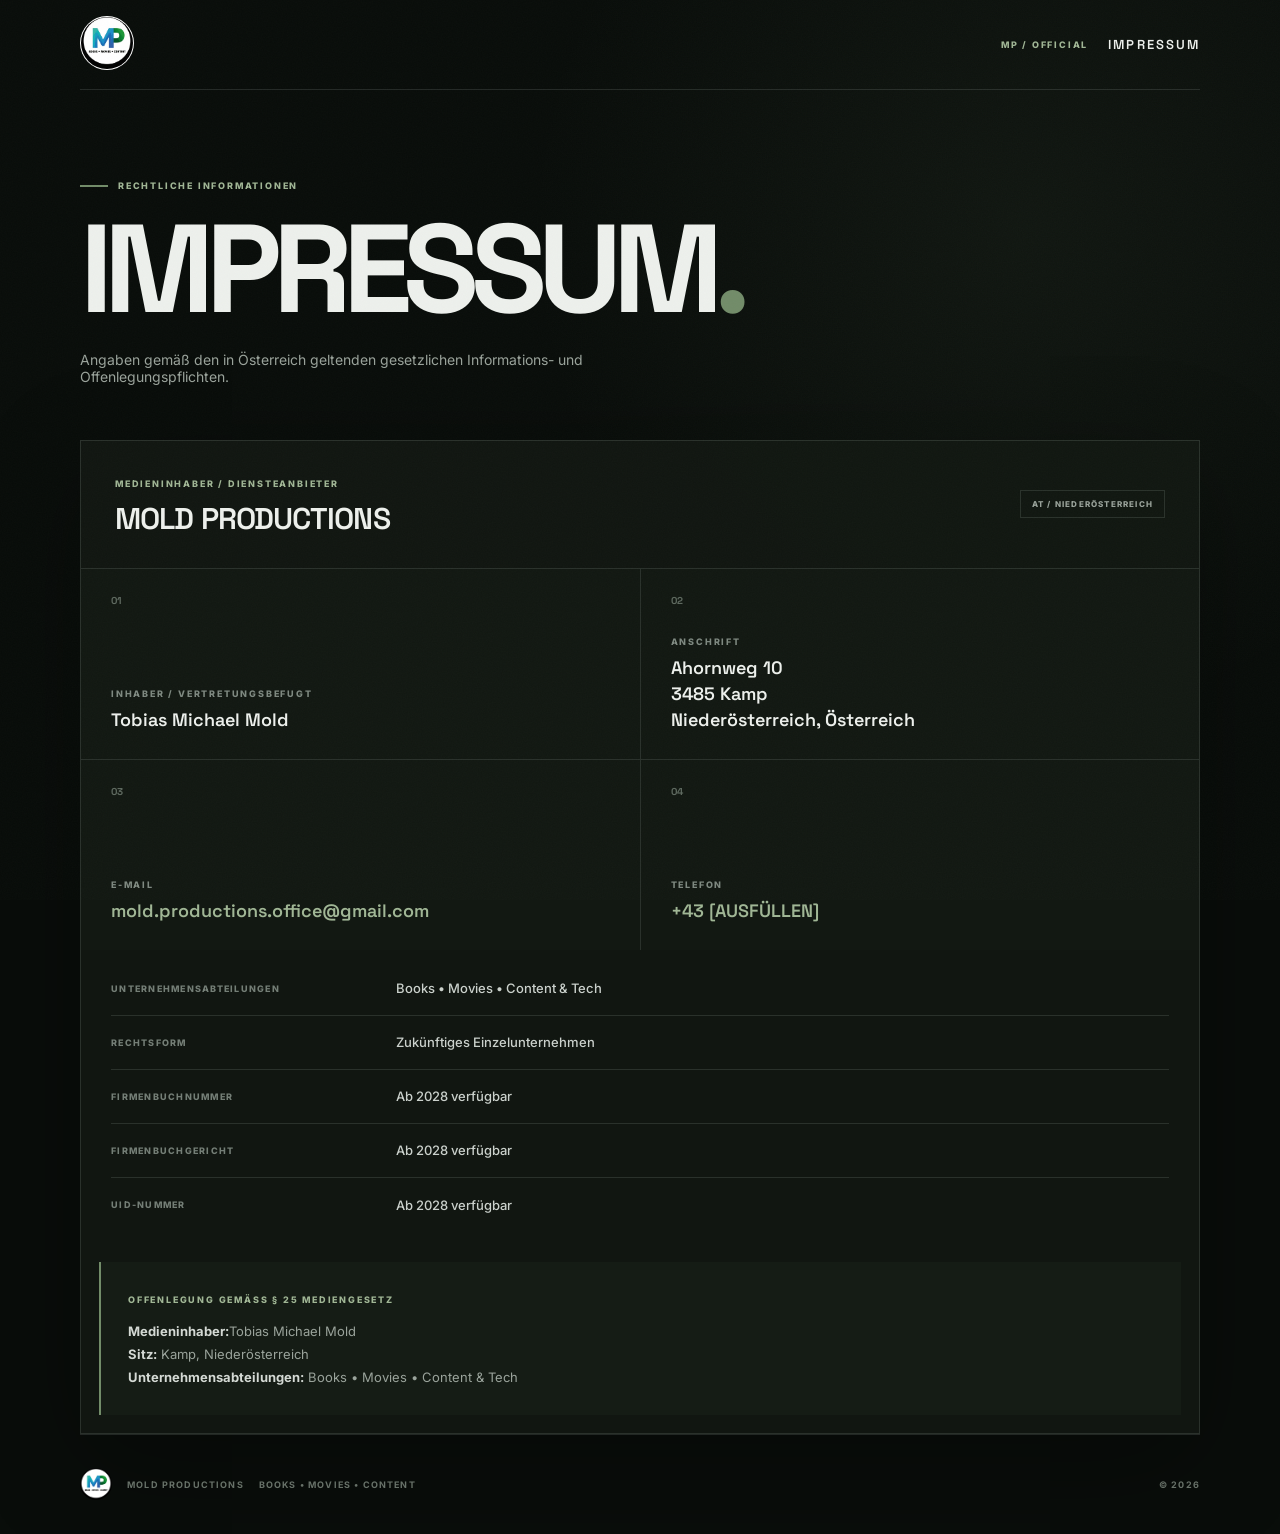
==== index.html @ 5eab3ad7 "Add files via upload Uploaded Code" ====
<!DOCTYPE html>
<html lang="de">
<head>
    <meta charset="UTF-8">
    <meta name="viewport" content="width=device-width, initial-scale=1.0">
    <meta name="description" content="Impressum – Mold Productions">
    <meta name="theme-color" content="#0b0f0c">
    <title>Impressum | Mold Productions</title>
    <link rel="preconnect" href="https://fonts.googleapis.com">
    <link rel="preconnect" href="https://fonts.gstatic.com" crossorigin>
    <link href="https://fonts.googleapis.com/css2?family=Inter:wght@400;500;600;700;800&family=Space+Grotesk:wght@500;600;700&display=swap" rel="stylesheet">
    <link rel="stylesheet" href="style.css">
</head>

<body>
    <div class="noise"></div>

    <header class="header">
        <a class="logo" href="#" aria-label="Mold Productions">
            <img src="assets/MP_Logo_Weiss.jpeg" alt="Mold Productions">
        </a>

        <div class="header-title">
            <span>MP / OFFICIAL</span>
            <strong>IMPRESSUM</strong>
        </div>
    </header>

    <main>
        <section class="intro">
            <div class="eyebrow">RECHTLICHE INFORMATIONEN</div>
            <h1>Impressum<span>.</span></h1>
            <p>Angaben gemäß den in Österreich geltenden gesetzlichen Informations- und Offenlegungspflichten.</p>
        </section>

        <section class="main-card">
            <div class="card-top">
                <div>
                    <span class="label">MEDIENINHABER / DIENSTEANBIETER</span>
                    <h2>Mold Productions</h2>
                </div>
                <span class="badge">AT / NIEDERÖSTERREICH</span>
            </div>

            <div class="contact-grid">
                <article class="contact-card">
                    <span class="number">01</span>
                    <span class="label">INHABER / VERTRETUNGSBEFUGT</span>
                    <h3>Tobias Michael Mold</h3>
                </article>

                <article class="contact-card">
                    <span class="number">02</span>
                    <span class="label">ANSCHRIFT</span>
                    <h3>Ahornweg 10<br>3485 Kamp<br>Niederösterreich, Österreich</h3>
                </article>

                <article class="contact-card">
                    <span class="number">03</span>
                    <span class="label">E-MAIL</span>
                    <a href="mailto:[E-Mail-Adresse]">mold.productions.office@gmail.com</a>
                </article>

                <article class="contact-card">
                    <span class="number">04</span>
                    <span class="label">TELEFON</span>
                    <a href="tel:+43">+43 [AUSFÜLLEN]</a>
                </article>
            </div>

            <div class="details">
                <div class="detail-row">
                    <span>Unternehmensabteilungen</span>
                    <strong>Books • Movies • Content & Tech</strong>
                </div>

                <div class="detail-row">
                    <span>Rechtsform</span>
                    <strong>Zukünftiges Einzelunternehmen</strong>
                </div>

                <div class="detail-row">
                    <span>Firmenbuchnummer</span>
                    <strong>Ab 2028 verfügbar
                    </strong>
                </div>

                <div class="detail-row">
                    <span>Firmenbuchgericht</span>
                    <strong>Ab 2028 verfügbar
                    </strong>
                </div>

                <div class="detail-row">
                    <span>UID-Nummer</span>
                    <strong>Ab 2028 verfügbar
                    </strong>
                </div>
            </div>

            <div class="media-disclosure">
                <span class="label">OFFENLEGUNG GEMÄSS § 25 MEDIENGESETZ</span>
                <p>
                    <strong>Medieninhaber:</strong>Tobias Michael Mold<br>
                    <strong>Sitz:</strong> Kamp, Niederösterreich<br>
                    <strong>Unternehmensabteilungen:</strong> Books • Movies • Content & Tech
                </p>
            </div>
        </section>

       
    </main>

    <footer>
        <img src="assets/MP_Logo_Weiss.jpeg" alt="" aria-hidden="true">
        <span>MOLD PRODUCTIONS</span>
        <span>BOOKS • MOVIES • CONTENT</span>
        <span>© <span id="year"></span></span>
    </footer>

    <script src="script.js"></script>
</body>
</html>
---- style.css ----
:root {
    --bg: #090d0a;
    --panel: #121812;
    --panel2: #171e17;
    --green: #728c69;
    --green-light: #a0b695;
    --green-dark: #30452f;
    --text: #edf0ec;
    --muted: #9aa39b;
    --line: rgba(190, 202, 191, .15);
    --max: 1120px;
}

* { box-sizing: border-box; margin: 0; padding: 0; }

html { scroll-behavior: smooth; }

body {
    min-height: 100vh;
    background:
        radial-gradient(circle at 80% 15%, rgba(114,140,105,.08), transparent 30%),
        var(--bg);
    color: var(--text);
    font-family: Inter, sans-serif;
    overflow-x: hidden;
}

.noise {
    position: fixed;
    inset: 0;
    z-index: 10;
    pointer-events: none;
    opacity: .025;
    background-image: url("data:image/svg+xml,%3Csvg xmlns='http://www.w3.org/2000/svg' width='180' height='180'%3E%3Cfilter id='n'%3E%3CfeTurbulence type='fractalNoise' baseFrequency='.8' numOctaves='3' stitchTiles='stitch'/%3E%3C/filter%3E%3Crect width='100%25' height='100%25' filter='url(%23n)'/%3E%3C/svg%3E");
}

.header {
    width: min(var(--max), calc(100% - 48px));
    height: 90px;
    margin: auto;
    display: flex;
    align-items: center;
    justify-content: space-between;
    border-bottom: 1px solid var(--line);
}

.logo img {
    width: 54px;
    height: 54px;
    border-radius: 50%;
    object-fit: cover;
    background: white;
    border: 1px solid rgba(255,255,255,.18);
}

.header-title {
    display: flex;
    align-items: center;
    gap: 20px;
}

.header-title span,
.eyebrow,
.label {
    color: var(--green-light);
    font-size: 9px;
    font-weight: 800;
    letter-spacing: .2em;
}

.header-title strong {
    font: 600 13px "Space Grotesk", sans-serif;
    letter-spacing: .16em;
}

main {
    width: min(var(--max), calc(100% - 48px));
    margin: auto;
}

.intro {
    padding: 90px 0 55px;
    max-width: 850px;
}

.eyebrow {
    display: flex;
    align-items: center;
    gap: 10px;
    margin-bottom: 22px;
}

.eyebrow::before {
    content: "";
    width: 28px;
    height: 2px;
    background: var(--green);
}

h1 {
    font: 700 clamp(65px, 10vw, 125px)/.9 "Space Grotesk", sans-serif;
    text-transform: uppercase;
    letter-spacing: -.07em;
}

h1 span { color: var(--green); }

.intro p {
    margin-top: 25px;
    max-width: 570px;
    color: var(--muted);
    font-size: 14px;
}

.main-card {
    border: 1px solid var(--line);
    background: rgba(18,24,18,.9);
    box-shadow: 0 30px 100px rgba(0,0,0,.3);
}

.card-top {
    padding: 30px 34px;
    display: flex;
    align-items: center;
    justify-content: space-between;
    gap: 30px;
    border-bottom: 1px solid var(--line);
}

.card-top h2 {
    margin-top: 8px;
    font: 600 30px "Space Grotesk", sans-serif;
    text-transform: uppercase;
    letter-spacing: -.03em;
}

.badge {
    padding: 8px 11px;
    border: 1px solid var(--line);
    color: var(--muted);
    font-size: 8px;
    font-weight: 800;
    letter-spacing: .15em;
}

.contact-grid {
    display: grid;
    grid-template-columns: 1fr 1fr;
    gap: 1px;
    background: var(--line);
}

.contact-card {
    min-height: 190px;
    padding: 25px 30px;
    display: flex;
    flex-direction: column;
    justify-content: flex-end;
    background: var(--panel);
    transition: background .25s ease;
}

.contact-card:hover { background: var(--panel2); }

.number {
    align-self: flex-start;
    margin-bottom: auto;
    color: #5e695f;
    font: 700 10px "Space Grotesk", sans-serif;
}

.contact-card .label { color: #7e8980; }

.contact-card h3,
.contact-card a {
    margin-top: 8px;
    color: var(--text);
    font: 600 18px/1.45 "Space Grotesk", sans-serif;
}

.contact-card a {
    color: var(--green-light);
    text-decoration: none;
}

.contact-card a:hover { text-decoration: underline; }

.details {
    padding: 12px 30px;
}

.detail-row {
    min-height: 54px;
    display: grid;
    grid-template-columns: 260px 1fr;
    align-items: center;
    gap: 25px;
    border-bottom: 1px solid var(--line);
}

.detail-row:last-child { border-bottom: 0; }

.detail-row span {
    color: #747e76;
    font-size: 9px;
    font-weight: 800;
    letter-spacing: .14em;
    text-transform: uppercase;
}

.detail-row strong {
    color: #cbd1cc;
    font-size: 13px;
    font-weight: 500;
}

.media-disclosure {
    margin: 18px;
    padding: 25px 27px;
    border-left: 2px solid var(--green);
    background: rgba(48,69,47,.14);
}

.media-disclosure p {
    margin-top: 13px;
    color: var(--muted);
    font-size: 13px;
    line-height: 1.8;
}

.media-disclosure strong { color: #d4d9d4; }

.legal-note {
    padding: 65px 0 85px;
    max-width: 720px;
}

.legal-note p {
    margin-top: 13px;
    color: var(--muted);
    font-size: 12px;
}

.legal-note strong { color: var(--text); }

footer {
    width: min(var(--max), calc(100% - 48px));
    min-height: 100px;
    margin: auto;
    display: flex;
    align-items: center;
    gap: 15px;
    border-top: 1px solid var(--line);
    color: #687269;
    font-size: 9px;
    font-weight: 700;
    letter-spacing: .13em;
}

footer img {
    width: 32px;
    height: 32px;
    object-fit: cover;
    border-radius: 50%;
    background: white;
}

footer span:nth-last-child(1) { margin-left: auto; }

@media (max-width: 700px) {
    .header,
    main,
    footer {
        width: min(100% - 30px, var(--max));
    }

    .header { height: 76px; }

    .header-title span { display: none; }
    .header-title strong { font-size: 11px; }

    .intro { padding: 65px 0 40px; }

    h1 { font-size: 68px; }

    .card-top {
        align-items: flex-start;
        flex-direction: column;
        padding: 25px;
    }

    .contact-grid { grid-template-columns: 1fr; }

    .contact-card {
        min-height: 165px;
        padding: 23px;
    }

    .details { padding: 10px 23px; }

    .detail-row {
        grid-template-columns: 1fr;
        gap: 5px;
        padding: 13px 0;
    }

    .media-disclosure { margin: 15px; }

    footer {
        flex-wrap: wrap;
        padding: 30px 0;
    }

    footer span:nth-last-child(1) { margin-left: 0; width: 100%; }
}
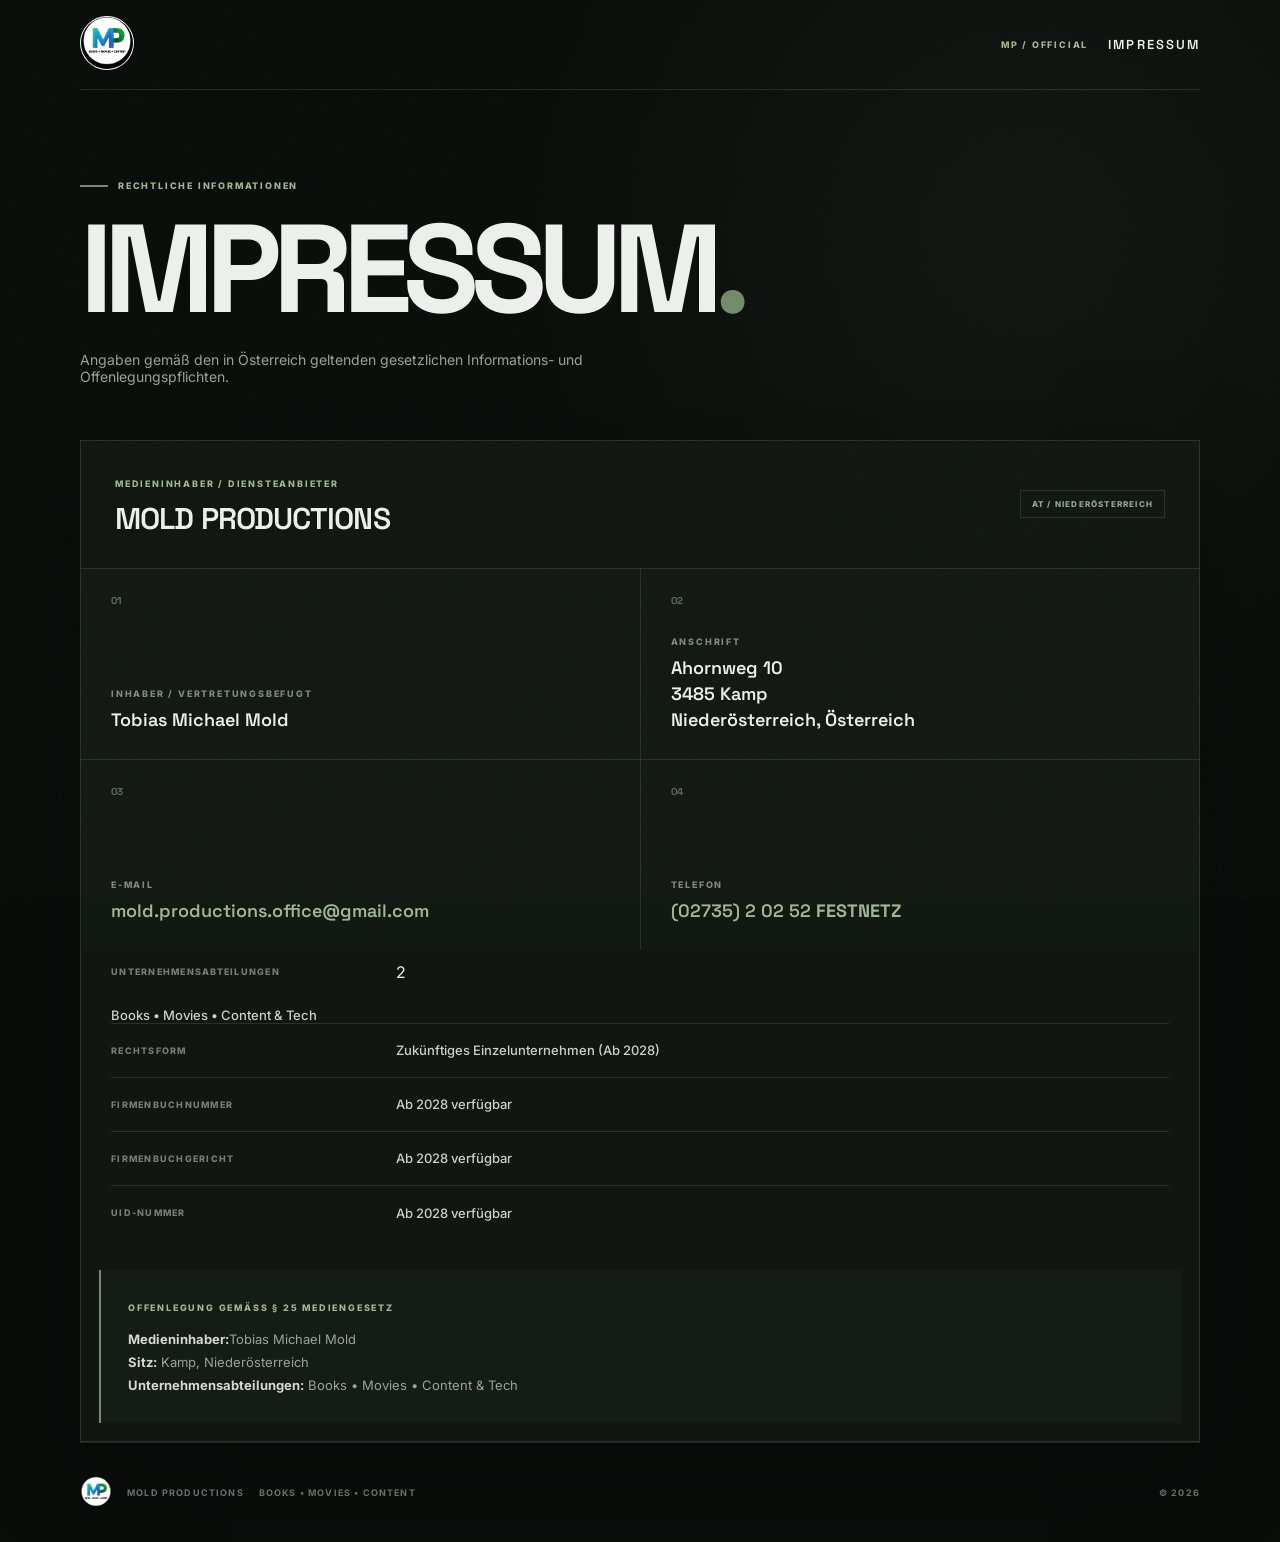
==== commit d68b1f99: "Update index.html" ====
--- a/index.html
+++ b/index.html
@@ -64,19 +64,19 @@
                 <article class="contact-card">
                     <span class="number">04</span>
                     <span class="label">TELEFON</span>
-                    <a href="tel:+43">+43 [AUSFÜLLEN]</a>
+                    <a href="tel:+43">(02735) 2 02 52     <b>   FESTNETZ</b></a>
                 </article>
             </div>
 
             <div class="details">
                 <div class="detail-row">
-                    <span>Unternehmensabteilungen</span>
+                    <span>Unternehmensabteilungen</span>2
                     <strong>Books • Movies • Content & Tech</strong>
                 </div>
 
                 <div class="detail-row">
                     <span>Rechtsform</span>
-                    <strong>Zukünftiges Einzelunternehmen</strong>
+                    <strong>Zukünftiges Einzelunternehmen (Ab 2028)</strong>
                 </div>
 
                 <div class="detail-row">
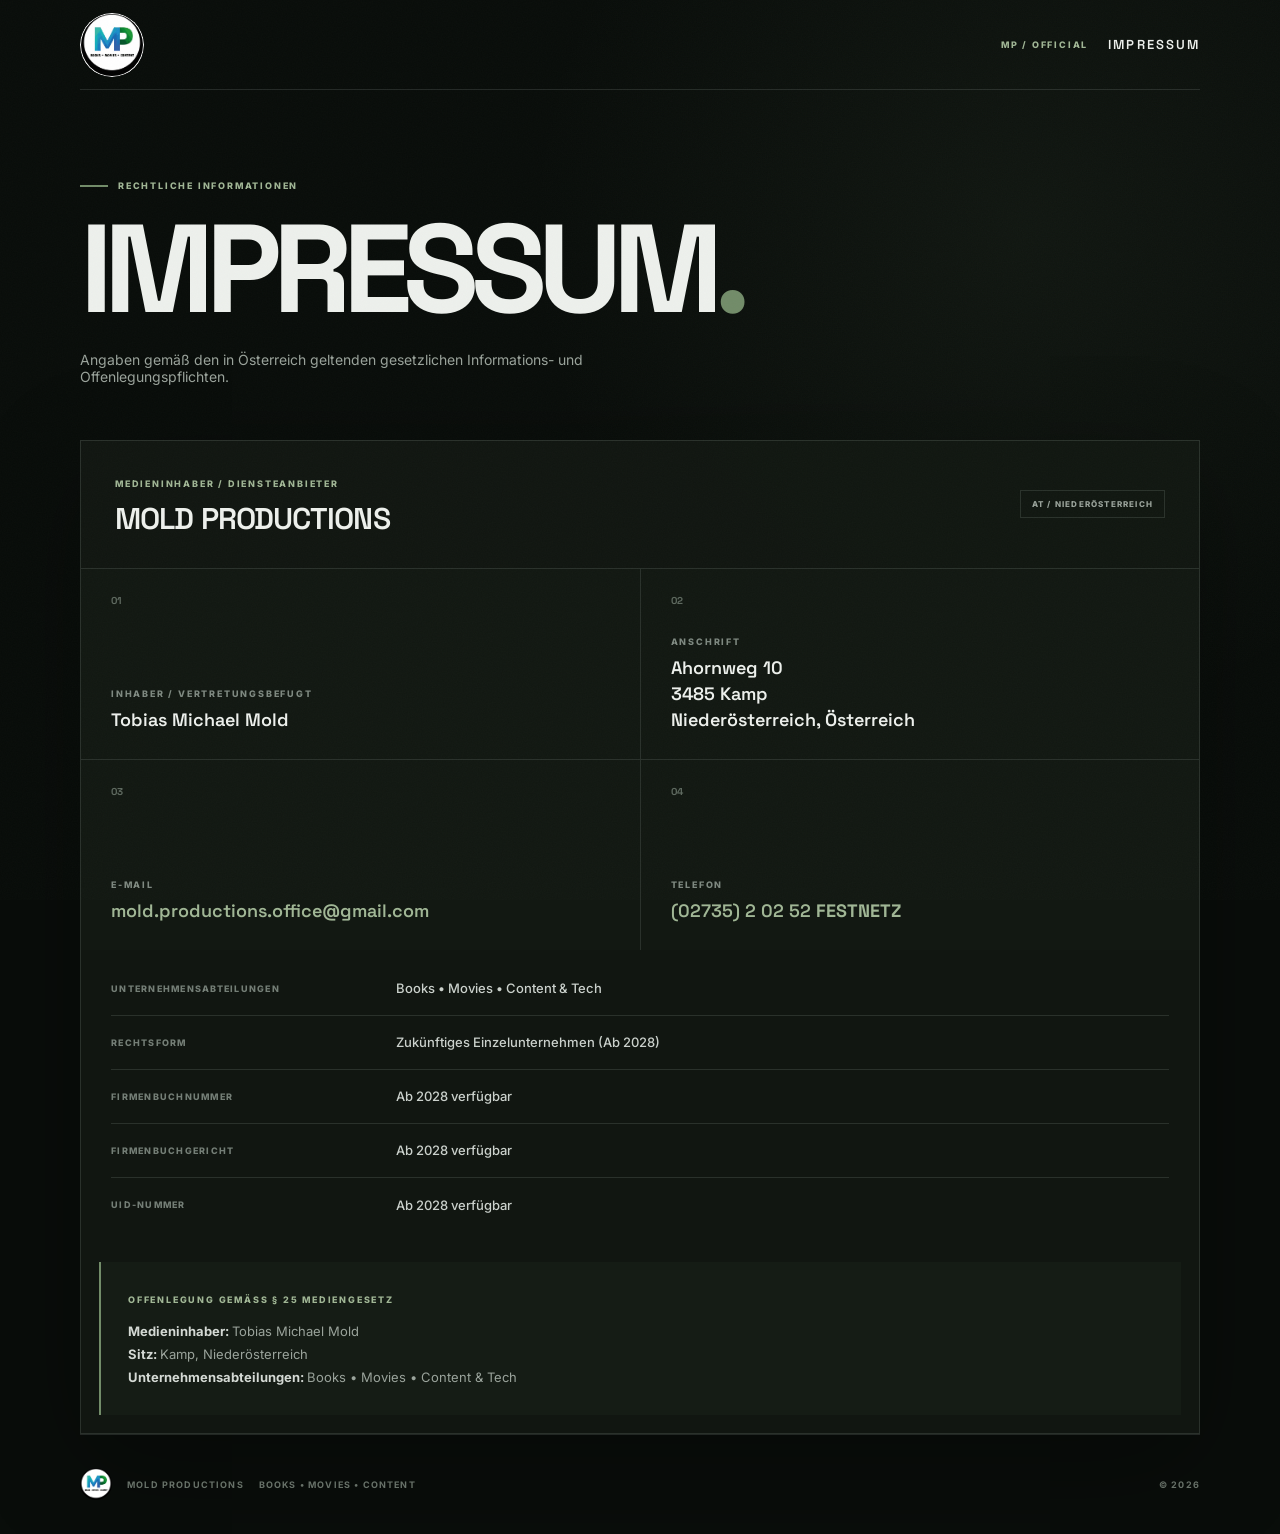
==== commit 4304d1db: "Refactor HTML structure and improve formatting" ====
--- a/index.html
+++ b/index.html
@@ -3,121 +3,337 @@
 <head>
     <meta charset="UTF-8">
     <meta name="viewport" content="width=device-width, initial-scale=1.0">
+
     <meta name="description" content="Impressum – Mold Productions">
     <meta name="theme-color" content="#0b0f0c">
+
     <title>Impressum | Mold Productions</title>
+
+    <!-- Browser-Tab Logo / Favicon -->
+    <link rel="icon" type="image/jpeg" href="assets/MP_Logo_Weiss.jpeg?v=2">
+    <link rel="shortcut icon" type="image/jpeg" href="assets/MP_Logo_Weiss.jpeg?v=2">
+    <link rel="apple-touch-icon" href="assets/MP_Logo_Weiss.jpeg?v=2">
+
+    <!-- Fonts -->
     <link rel="preconnect" href="https://fonts.googleapis.com">
     <link rel="preconnect" href="https://fonts.gstatic.com" crossorigin>
-    <link href="https://fonts.googleapis.com/css2?family=Inter:wght@400;500;600;700;800&family=Space+Grotesk:wght@500;600;700&display=swap" rel="stylesheet">
+
+    <link
+        href="https://fonts.googleapis.com/css2?family=Inter:wght@400;500;600;700;800&family=Space+Grotesk:wght@500;600;700&display=swap"
+        rel="stylesheet"
+    >
+
+    <!-- Bestehendes CSS -->
     <link rel="stylesheet" href="style.css">
+
+    <!-- Logo-Fix -->
+    <style>
+        .logo {
+            width: 64px !important;
+            height: 64px !important;
+
+            display: flex !important;
+            align-items: center !important;
+            justify-content: center !important;
+
+            border-radius: 50% !important;
+            overflow: hidden !important;
+
+            padding: 0 !important;
+            margin: 0 !important;
+
+            flex-shrink: 0;
+        }
+
+        .logo img {
+            width: 100% !important;
+            height: 100% !important;
+
+            display: block !important;
+
+            object-fit: cover !important;
+            object-position: center center !important;
+
+            margin: 0 !important;
+            padding: 0 !important;
+
+            border-radius: 50% !important;
+        }
+    </style>
 </head>
 
 <body>
+
     <div class="noise"></div>
 
     <header class="header">
+
         <a class="logo" href="#" aria-label="Mold Productions">
-            <img src="assets/MP_Logo_Weiss.jpeg" alt="Mold Productions">
+            <img
+                src="assets/MP_Logo_Weiss.jpeg"
+                alt="Mold Productions"
+            >
         </a>
 
         <div class="header-title">
             <span>MP / OFFICIAL</span>
             <strong>IMPRESSUM</strong>
         </div>
+
     </header>
 
+
     <main>
+
         <section class="intro">
-            <div class="eyebrow">RECHTLICHE INFORMATIONEN</div>
-            <h1>Impressum<span>.</span></h1>
-            <p>Angaben gemäß den in Österreich geltenden gesetzlichen Informations- und Offenlegungspflichten.</p>
+
+            <div class="eyebrow">
+                RECHTLICHE INFORMATIONEN
+            </div>
+
+            <h1>
+                Impressum<span>.</span>
+            </h1>
+
+            <p>
+                Angaben gemäß den in Österreich geltenden gesetzlichen
+                Informations- und Offenlegungspflichten.
+            </p>
+
         </section>
 
+
         <section class="main-card">
+
             <div class="card-top">
+
                 <div>
-                    <span class="label">MEDIENINHABER / DIENSTEANBIETER</span>
-                    <h2>Mold Productions</h2>
-                </div>
-                <span class="badge">AT / NIEDERÖSTERREICH</span>
-            </div>
+                    <span class="label">
+                        MEDIENINHABER / DIENSTEANBIETER
+                    </span>
+
+                    <h2>
+                        Mold Productions
+                    </h2>
+                </div>
+
+                <span class="badge">
+                    AT / NIEDERÖSTERREICH
+                </span>
+
+            </div>
+
 
             <div class="contact-grid">
+
+                <!-- 01 -->
+
                 <article class="contact-card">
-                    <span class="number">01</span>
-                    <span class="label">INHABER / VERTRETUNGSBEFUGT</span>
-                    <h3>Tobias Michael Mold</h3>
+
+                    <span class="number">
+                        01
+                    </span>
+
+                    <span class="label">
+                        INHABER / VERTRETUNGSBEFUGT
+                    </span>
+
+                    <h3>
+                        Tobias Michael Mold
+                    </h3>
+
                 </article>
 
+
+                <!-- 02 -->
+
                 <article class="contact-card">
-                    <span class="number">02</span>
-                    <span class="label">ANSCHRIFT</span>
-                    <h3>Ahornweg 10<br>3485 Kamp<br>Niederösterreich, Österreich</h3>
+
+                    <span class="number">
+                        02
+                    </span>
+
+                    <span class="label">
+                        ANSCHRIFT
+                    </span>
+
+                    <h3>
+                        Ahornweg 10<br>
+                        3485 Kamp<br>
+                        Niederösterreich, Österreich
+                    </h3>
+
                 </article>
 
+
+                <!-- 03 -->
+
                 <article class="contact-card">
-                    <span class="number">03</span>
-                    <span class="label">E-MAIL</span>
-                    <a href="mailto:[E-Mail-Adresse]">mold.productions.office@gmail.com</a>
+
+                    <span class="number">
+                        03
+                    </span>
+
+                    <span class="label">
+                        E-MAIL
+                    </span>
+
+                    <a href="mailto:mold.productions.office@gmail.com">
+                        mold.productions.office@gmail.com
+                    </a>
+
                 </article>
 
+
+                <!-- 04 -->
+
                 <article class="contact-card">
-                    <span class="number">04</span>
-                    <span class="label">TELEFON</span>
-                    <a href="tel:+43">(02735) 2 02 52     <b>   FESTNETZ</b></a>
+
+                    <span class="number">
+                        04
+                    </span>
+
+                    <span class="label">
+                        TELEFON
+                    </span>
+
+                    <a href="tel:+43273520252">
+                        (02735) 2 02 52
+                        <b>FESTNETZ</b>
+                    </a>
+
                 </article>
-            </div>
+
+            </div>
+
 
             <div class="details">
-                <div class="detail-row">
-                    <span>Unternehmensabteilungen</span>2
-                    <strong>Books • Movies • Content & Tech</strong>
-                </div>
-
-                <div class="detail-row">
-                    <span>Rechtsform</span>
-                    <strong>Zukünftiges Einzelunternehmen (Ab 2028)</strong>
-                </div>
-
-                <div class="detail-row">
-                    <span>Firmenbuchnummer</span>
-                    <strong>Ab 2028 verfügbar
-                    </strong>
-                </div>
-
-                <div class="detail-row">
-                    <span>Firmenbuchgericht</span>
-                    <strong>Ab 2028 verfügbar
-                    </strong>
-                </div>
-
-                <div class="detail-row">
-                    <span>UID-Nummer</span>
-                    <strong>Ab 2028 verfügbar
-                    </strong>
-                </div>
-            </div>
+
+                <div class="detail-row">
+
+                    <span>
+                        Unternehmensabteilungen
+                    </span>
+
+                    <strong>
+                        Books • Movies • Content & Tech
+                    </strong>
+
+                </div>
+
+
+                <div class="detail-row">
+
+                    <span>
+                        Rechtsform
+                    </span>
+
+                    <strong>
+                        Zukünftiges Einzelunternehmen (Ab 2028)
+                    </strong>
+
+                </div>
+
+
+                <div class="detail-row">
+
+                    <span>
+                        Firmenbuchnummer
+                    </span>
+
+                    <strong>
+                        Ab 2028 verfügbar
+                    </strong>
+
+                </div>
+
+
+                <div class="detail-row">
+
+                    <span>
+                        Firmenbuchgericht
+                    </span>
+
+                    <strong>
+                        Ab 2028 verfügbar
+                    </strong>
+
+                </div>
+
+
+                <div class="detail-row">
+
+                    <span>
+                        UID-Nummer
+                    </span>
+
+                    <strong>
+                        Ab 2028 verfügbar
+                    </strong>
+
+                </div>
+
+            </div>
+
 
             <div class="media-disclosure">
-                <span class="label">OFFENLEGUNG GEMÄSS § 25 MEDIENGESETZ</span>
+
+                <span class="label">
+                    OFFENLEGUNG GEMÄSS § 25 MEDIENGESETZ
+                </span>
+
                 <p>
-                    <strong>Medieninhaber:</strong>Tobias Michael Mold<br>
-                    <strong>Sitz:</strong> Kamp, Niederösterreich<br>
-                    <strong>Unternehmensabteilungen:</strong> Books • Movies • Content & Tech
+
+                    <strong>
+                        Medieninhaber:
+                    </strong>
+                    Tobias Michael Mold
+                    <br>
+
+                    <strong>
+                        Sitz:
+                    </strong>
+                    Kamp, Niederösterreich
+                    <br>
+
+                    <strong>
+                        Unternehmensabteilungen:
+                    </strong>
+                    Books • Movies • Content & Tech
+
                 </p>
-            </div>
+
+            </div>
+
         </section>
 
-       
     </main>
 
+
     <footer>
-        <img src="assets/MP_Logo_Weiss.jpeg" alt="" aria-hidden="true">
-        <span>MOLD PRODUCTIONS</span>
-        <span>BOOKS • MOVIES • CONTENT</span>
-        <span>© <span id="year"></span></span>
+
+        <img
+            src="assets/MP_Logo_Weiss.jpeg"
+            alt=""
+            aria-hidden="true"
+        >
+
+        <span>
+            MOLD PRODUCTIONS
+        </span>
+
+        <span>
+            BOOKS • MOVIES • CONTENT
+        </span>
+
+        <span>
+            © <span id="year"></span>
+        </span>
+
     </footer>
 
+
     <script src="script.js"></script>
+
 </body>
 </html>
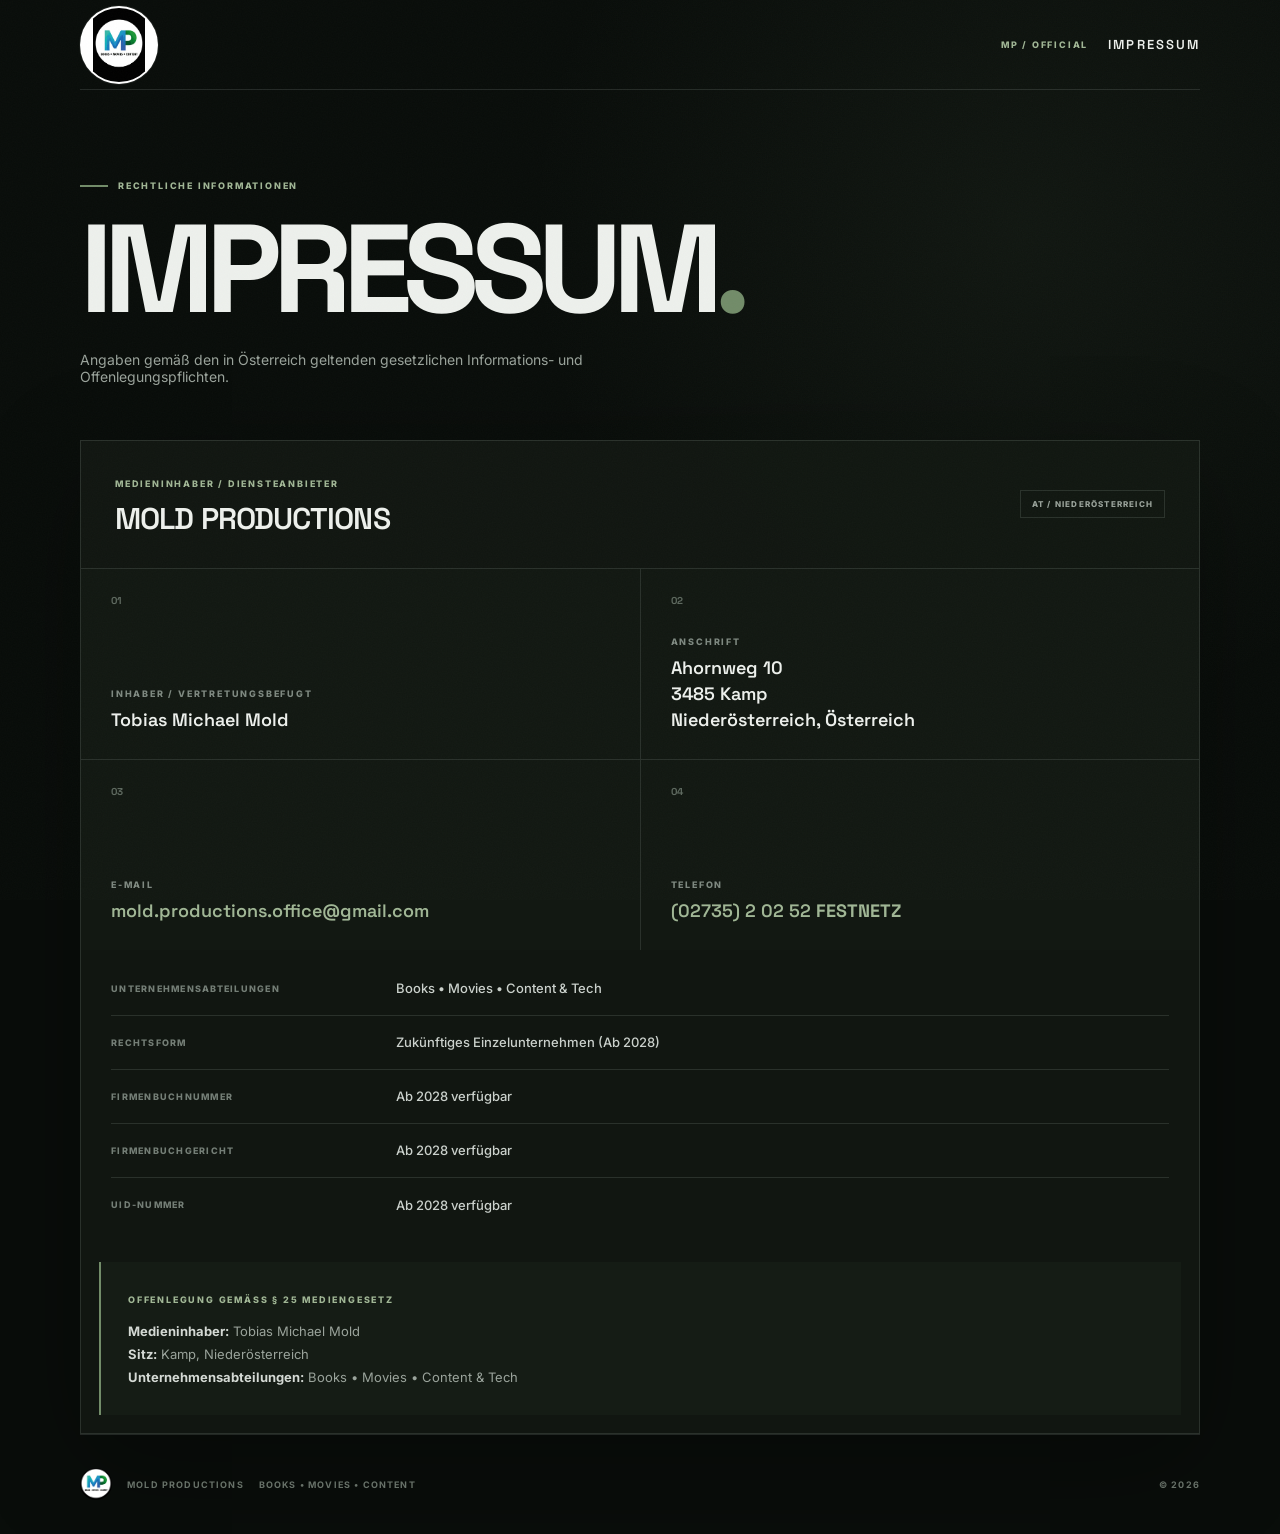
==== commit 2439da02: "Update favicon and logo styles in index.html" ====
--- a/index.html
+++ b/index.html
@@ -3,337 +3,170 @@
 <head>
     <meta charset="UTF-8">
     <meta name="viewport" content="width=device-width, initial-scale=1.0">
-
     <meta name="description" content="Impressum – Mold Productions">
     <meta name="theme-color" content="#0b0f0c">
 
     <title>Impressum | Mold Productions</title>
 
-    <!-- Browser-Tab Logo / Favicon -->
-    <link rel="icon" type="image/jpeg" href="assets/MP_Logo_Weiss.jpeg?v=2">
-    <link rel="shortcut icon" type="image/jpeg" href="assets/MP_Logo_Weiss.jpeg?v=2">
-    <link rel="apple-touch-icon" href="assets/MP_Logo_Weiss.jpeg?v=2">
+    <!-- Favicon -->
+    <link rel="icon" type="image/svg+xml" href="assets/favicon.svg?v=3">
+    <link rel="shortcut icon" href="assets/favicon.svg?v=3">
 
     <!-- Fonts -->
     <link rel="preconnect" href="https://fonts.googleapis.com">
     <link rel="preconnect" href="https://fonts.gstatic.com" crossorigin>
+    <link href="https://fonts.googleapis.com/css2?family=Inter:wght@400;500;600;700;800&family=Space+Grotesk:wght@500;600;700&display=swap" rel="stylesheet">
 
-    <link
-        href="https://fonts.googleapis.com/css2?family=Inter:wght@400;500;600;700;800&family=Space+Grotesk:wght@500;600;700&display=swap"
-        rel="stylesheet"
-    >
-
-    <!-- Bestehendes CSS -->
     <link rel="stylesheet" href="style.css">
 
-    <!-- Logo-Fix -->
+    <!-- Nur für das Logo oben -->
     <style>
-        .logo {
-            width: 64px !important;
-            height: 64px !important;
+        .header .logo {
+            width: 78px !important;
+            height: 78px !important;
+            min-width: 78px !important;
+            min-height: 78px !important;
+            max-width: 78px !important;
+            max-height: 78px !important;
+            aspect-ratio: 1 / 1 !important;
 
-            display: flex !important;
+            display: inline-flex !important;
             align-items: center !important;
             justify-content: center !important;
 
+            padding: 0 !important;
+            margin: 0 !important;
+            line-height: 0 !important;
+
             border-radius: 50% !important;
             overflow: hidden !important;
+            flex-shrink: 0 !important;
 
-            padding: 0 !important;
-            margin: 0 !important;
-
-            flex-shrink: 0;
+            background: #ffffff !important;
+            border: 1px solid rgba(255, 255, 255, 0.78) !important;
+            box-shadow: 0 0 0 1px rgba(255, 255, 255, 0.06) !important;
         }
 
-        .logo img {
+        .header .logo img {
             width: 100% !important;
             height: 100% !important;
+            max-width: none !important;
+            max-height: none !important;
 
             display: block !important;
-
-            object-fit: cover !important;
-            object-position: center center !important;
-
             margin: 0 !important;
             padding: 0 !important;
 
+            object-fit: contain !important;
+            object-position: center center !important;
+
             border-radius: 50% !important;
+            background: #ffffff !important;
         }
     </style>
 </head>
 
 <body>
-
     <div class="noise"></div>
 
     <header class="header">
-
         <a class="logo" href="#" aria-label="Mold Productions">
-            <img
-                src="assets/MP_Logo_Weiss.jpeg"
-                alt="Mold Productions"
-            >
+            <img src="assets/MP_Logo_Weiss.jpeg" alt="Mold Productions">
         </a>
 
         <div class="header-title">
             <span>MP / OFFICIAL</span>
             <strong>IMPRESSUM</strong>
         </div>
-
     </header>
 
+    <main>
+        <section class="intro">
+            <div class="eyebrow">RECHTLICHE INFORMATIONEN</div>
+            <h1>Impressum<span>.</span></h1>
+            <p>Angaben gemäß den in Österreich geltenden gesetzlichen Informations- und Offenlegungspflichten.</p>
+        </section>
 
-    <main>
-
-        <section class="intro">
-
-            <div class="eyebrow">
-                RECHTLICHE INFORMATIONEN
+        <section class="main-card">
+            <div class="card-top">
+                <div>
+                    <span class="label">MEDIENINHABER / DIENSTEANBIETER</span>
+                    <h2>Mold Productions</h2>
+                </div>
+                <span class="badge">AT / NIEDERÖSTERREICH</span>
             </div>
 
-            <h1>
-                Impressum<span>.</span>
-            </h1>
+            <div class="contact-grid">
+                <article class="contact-card">
+                    <span class="number">01</span>
+                    <span class="label">INHABER / VERTRETUNGSBEFUGT</span>
+                    <h3>Tobias Michael Mold</h3>
+                </article>
 
-            <p>
-                Angaben gemäß den in Österreich geltenden gesetzlichen
-                Informations- und Offenlegungspflichten.
-            </p>
+                <article class="contact-card">
+                    <span class="number">02</span>
+                    <span class="label">ANSCHRIFT</span>
+                    <h3>Ahornweg 10<br>3485 Kamp<br>Niederösterreich, Österreich</h3>
+                </article>
 
-        </section>
+                <article class="contact-card">
+                    <span class="number">03</span>
+                    <span class="label">E-MAIL</span>
+                    <a href="mailto:mold.productions.office@gmail.com">mold.productions.office@gmail.com</a>
+                </article>
 
+                <article class="contact-card">
+                    <span class="number">04</span>
+                    <span class="label">TELEFON</span>
+                    <a href="tel:+43273520252">(02735) 2 02 52 <b>FESTNETZ</b></a>
+                </article>
+            </div>
 
-        <section class="main-card">
-
-            <div class="card-top">
-
-                <div>
-                    <span class="label">
-                        MEDIENINHABER / DIENSTEANBIETER
-                    </span>
-
-                    <h2>
-                        Mold Productions
-                    </h2>
+            <div class="details">
+                <div class="detail-row">
+                    <span>Unternehmensabteilungen</span>
+                    <strong>Books • Movies • Content & Tech</strong>
                 </div>
 
-                <span class="badge">
-                    AT / NIEDERÖSTERREICH
-                </span>
+                <div class="detail-row">
+                    <span>Rechtsform</span>
+                    <strong>Zukünftiges Einzelunternehmen (Ab 2028)</strong>
+                </div>
 
+                <div class="detail-row">
+                    <span>Firmenbuchnummer</span>
+                    <strong>Ab 2028 verfügbar</strong>
+                </div>
+
+                <div class="detail-row">
+                    <span>Firmenbuchgericht</span>
+                    <strong>Ab 2028 verfügbar</strong>
+                </div>
+
+                <div class="detail-row">
+                    <span>UID-Nummer</span>
+                    <strong>Ab 2028 verfügbar</strong>
+                </div>
             </div>
 
-
-            <div class="contact-grid">
-
-                <!-- 01 -->
-
-                <article class="contact-card">
-
-                    <span class="number">
-                        01
-                    </span>
-
-                    <span class="label">
-                        INHABER / VERTRETUNGSBEFUGT
-                    </span>
-
-                    <h3>
-                        Tobias Michael Mold
-                    </h3>
-
-                </article>
-
-
-                <!-- 02 -->
-
-                <article class="contact-card">
-
-                    <span class="number">
-                        02
-                    </span>
-
-                    <span class="label">
-                        ANSCHRIFT
-                    </span>
-
-                    <h3>
-                        Ahornweg 10<br>
-                        3485 Kamp<br>
-                        Niederösterreich, Österreich
-                    </h3>
-
-                </article>
-
-
-                <!-- 03 -->
-
-                <article class="contact-card">
-
-                    <span class="number">
-                        03
-                    </span>
-
-                    <span class="label">
-                        E-MAIL
-                    </span>
-
-                    <a href="mailto:mold.productions.office@gmail.com">
-                        mold.productions.office@gmail.com
-                    </a>
-
-                </article>
-
-
-                <!-- 04 -->
-
-                <article class="contact-card">
-
-                    <span class="number">
-                        04
-                    </span>
-
-                    <span class="label">
-                        TELEFON
-                    </span>
-
-                    <a href="tel:+43273520252">
-                        (02735) 2 02 52
-                        <b>FESTNETZ</b>
-                    </a>
-
-                </article>
-
+            <div class="media-disclosure">
+                <span class="label">OFFENLEGUNG GEMÄSS § 25 MEDIENGESETZ</span>
+                <p>
+                    <strong>Medieninhaber:</strong> Tobias Michael Mold<br>
+                    <strong>Sitz:</strong> Kamp, Niederösterreich<br>
+                    <strong>Unternehmensabteilungen:</strong> Books • Movies • Content & Tech
+                </p>
             </div>
-
-
-            <div class="details">
-
-                <div class="detail-row">
-
-                    <span>
-                        Unternehmensabteilungen
-                    </span>
-
-                    <strong>
-                        Books • Movies • Content & Tech
-                    </strong>
-
-                </div>
-
-
-                <div class="detail-row">
-
-                    <span>
-                        Rechtsform
-                    </span>
-
-                    <strong>
-                        Zukünftiges Einzelunternehmen (Ab 2028)
-                    </strong>
-
-                </div>
-
-
-                <div class="detail-row">
-
-                    <span>
-                        Firmenbuchnummer
-                    </span>
-
-                    <strong>
-                        Ab 2028 verfügbar
-                    </strong>
-
-                </div>
-
-
-                <div class="detail-row">
-
-                    <span>
-                        Firmenbuchgericht
-                    </span>
-
-                    <strong>
-                        Ab 2028 verfügbar
-                    </strong>
-
-                </div>
-
-
-                <div class="detail-row">
-
-                    <span>
-                        UID-Nummer
-                    </span>
-
-                    <strong>
-                        Ab 2028 verfügbar
-                    </strong>
-
-                </div>
-
-            </div>
-
-
-            <div class="media-disclosure">
-
-                <span class="label">
-                    OFFENLEGUNG GEMÄSS § 25 MEDIENGESETZ
-                </span>
-
-                <p>
-
-                    <strong>
-                        Medieninhaber:
-                    </strong>
-                    Tobias Michael Mold
-                    <br>
-
-                    <strong>
-                        Sitz:
-                    </strong>
-                    Kamp, Niederösterreich
-                    <br>
-
-                    <strong>
-                        Unternehmensabteilungen:
-                    </strong>
-                    Books • Movies • Content & Tech
-
-                </p>
-
-            </div>
-
         </section>
-
     </main>
 
-
     <footer>
-
-        <img
-            src="assets/MP_Logo_Weiss.jpeg"
-            alt=""
-            aria-hidden="true"
-        >
-
-        <span>
-            MOLD PRODUCTIONS
-        </span>
-
-        <span>
-            BOOKS • MOVIES • CONTENT
-        </span>
-
-        <span>
-            © <span id="year"></span>
-        </span>
-
+        <img src="assets/MP_Logo_Weiss.jpeg" alt="" aria-hidden="true">
+        <span>MOLD PRODUCTIONS</span>
+        <span>BOOKS • MOVIES • CONTENT</span>
+        <span>© <span id="year"></span></span>
     </footer>
 
-
     <script src="script.js"></script>
-
 </body>
 </html>
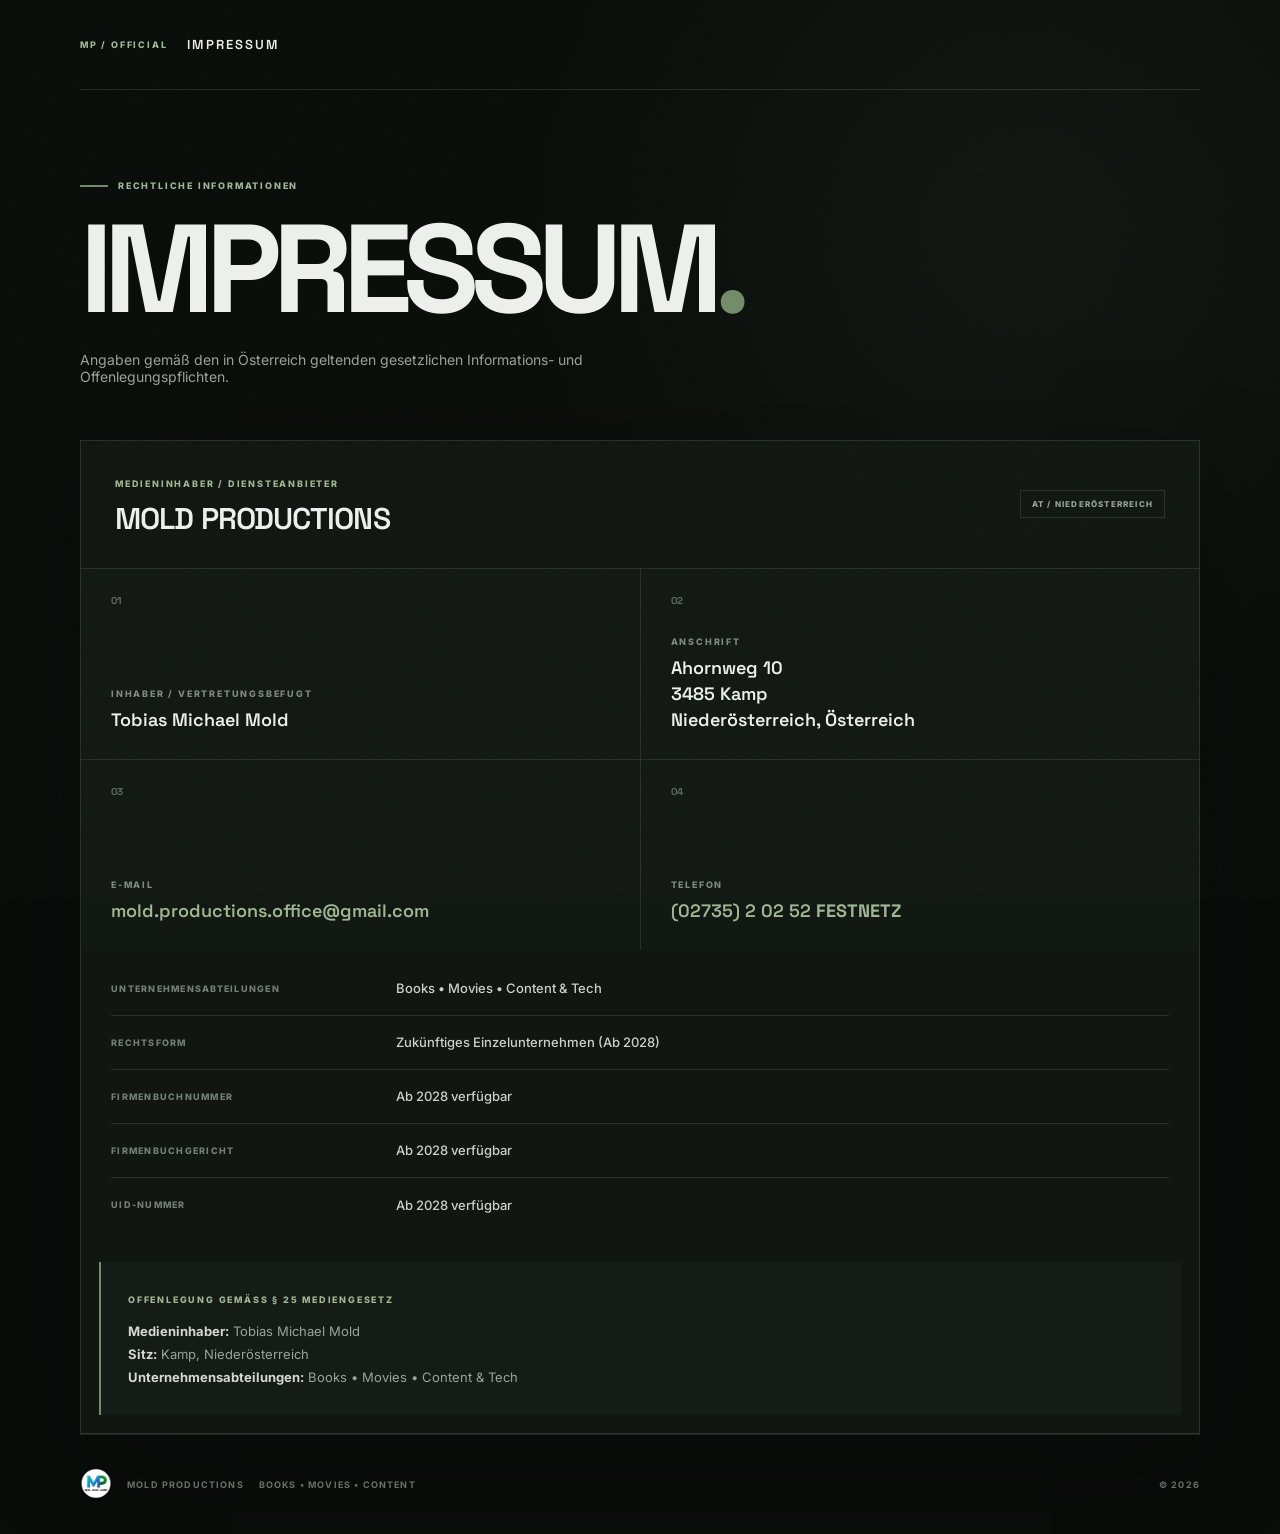
==== commit d4f04ea8: "Clean up HTML by removing favicon and logo Removed favicon links, logo styles, and logo element from" ====
--- a/index.html
+++ b/index.html
@@ -8,72 +8,20 @@
 
     <title>Impressum | Mold Productions</title>
 
-    <!-- Favicon -->
-    <link rel="icon" type="image/svg+xml" href="assets/favicon.svg?v=3">
-    <link rel="shortcut icon" href="assets/favicon.svg?v=3">
+    <!-- Kein Favicon / kein Logo im Browser-Tab -->
 
-    <!-- Fonts -->
     <link rel="preconnect" href="https://fonts.googleapis.com">
     <link rel="preconnect" href="https://fonts.gstatic.com" crossorigin>
     <link href="https://fonts.googleapis.com/css2?family=Inter:wght@400;500;600;700;800&family=Space+Grotesk:wght@500;600;700&display=swap" rel="stylesheet">
 
     <link rel="stylesheet" href="style.css">
-
-    <!-- Nur für das Logo oben -->
-    <style>
-        .header .logo {
-            width: 78px !important;
-            height: 78px !important;
-            min-width: 78px !important;
-            min-height: 78px !important;
-            max-width: 78px !important;
-            max-height: 78px !important;
-            aspect-ratio: 1 / 1 !important;
-
-            display: inline-flex !important;
-            align-items: center !important;
-            justify-content: center !important;
-
-            padding: 0 !important;
-            margin: 0 !important;
-            line-height: 0 !important;
-
-            border-radius: 50% !important;
-            overflow: hidden !important;
-            flex-shrink: 0 !important;
-
-            background: #ffffff !important;
-            border: 1px solid rgba(255, 255, 255, 0.78) !important;
-            box-shadow: 0 0 0 1px rgba(255, 255, 255, 0.06) !important;
-        }
-
-        .header .logo img {
-            width: 100% !important;
-            height: 100% !important;
-            max-width: none !important;
-            max-height: none !important;
-
-            display: block !important;
-            margin: 0 !important;
-            padding: 0 !important;
-
-            object-fit: contain !important;
-            object-position: center center !important;
-
-            border-radius: 50% !important;
-            background: #ffffff !important;
-        }
-    </style>
 </head>
 
 <body>
     <div class="noise"></div>
 
     <header class="header">
-        <a class="logo" href="#" aria-label="Mold Productions">
-            <img src="assets/MP_Logo_Weiss.jpeg" alt="Mold Productions">
-        </a>
-
+        <!-- Logo oben entfernt -->
         <div class="header-title">
             <span>MP / OFFICIAL</span>
             <strong>IMPRESSUM</strong>
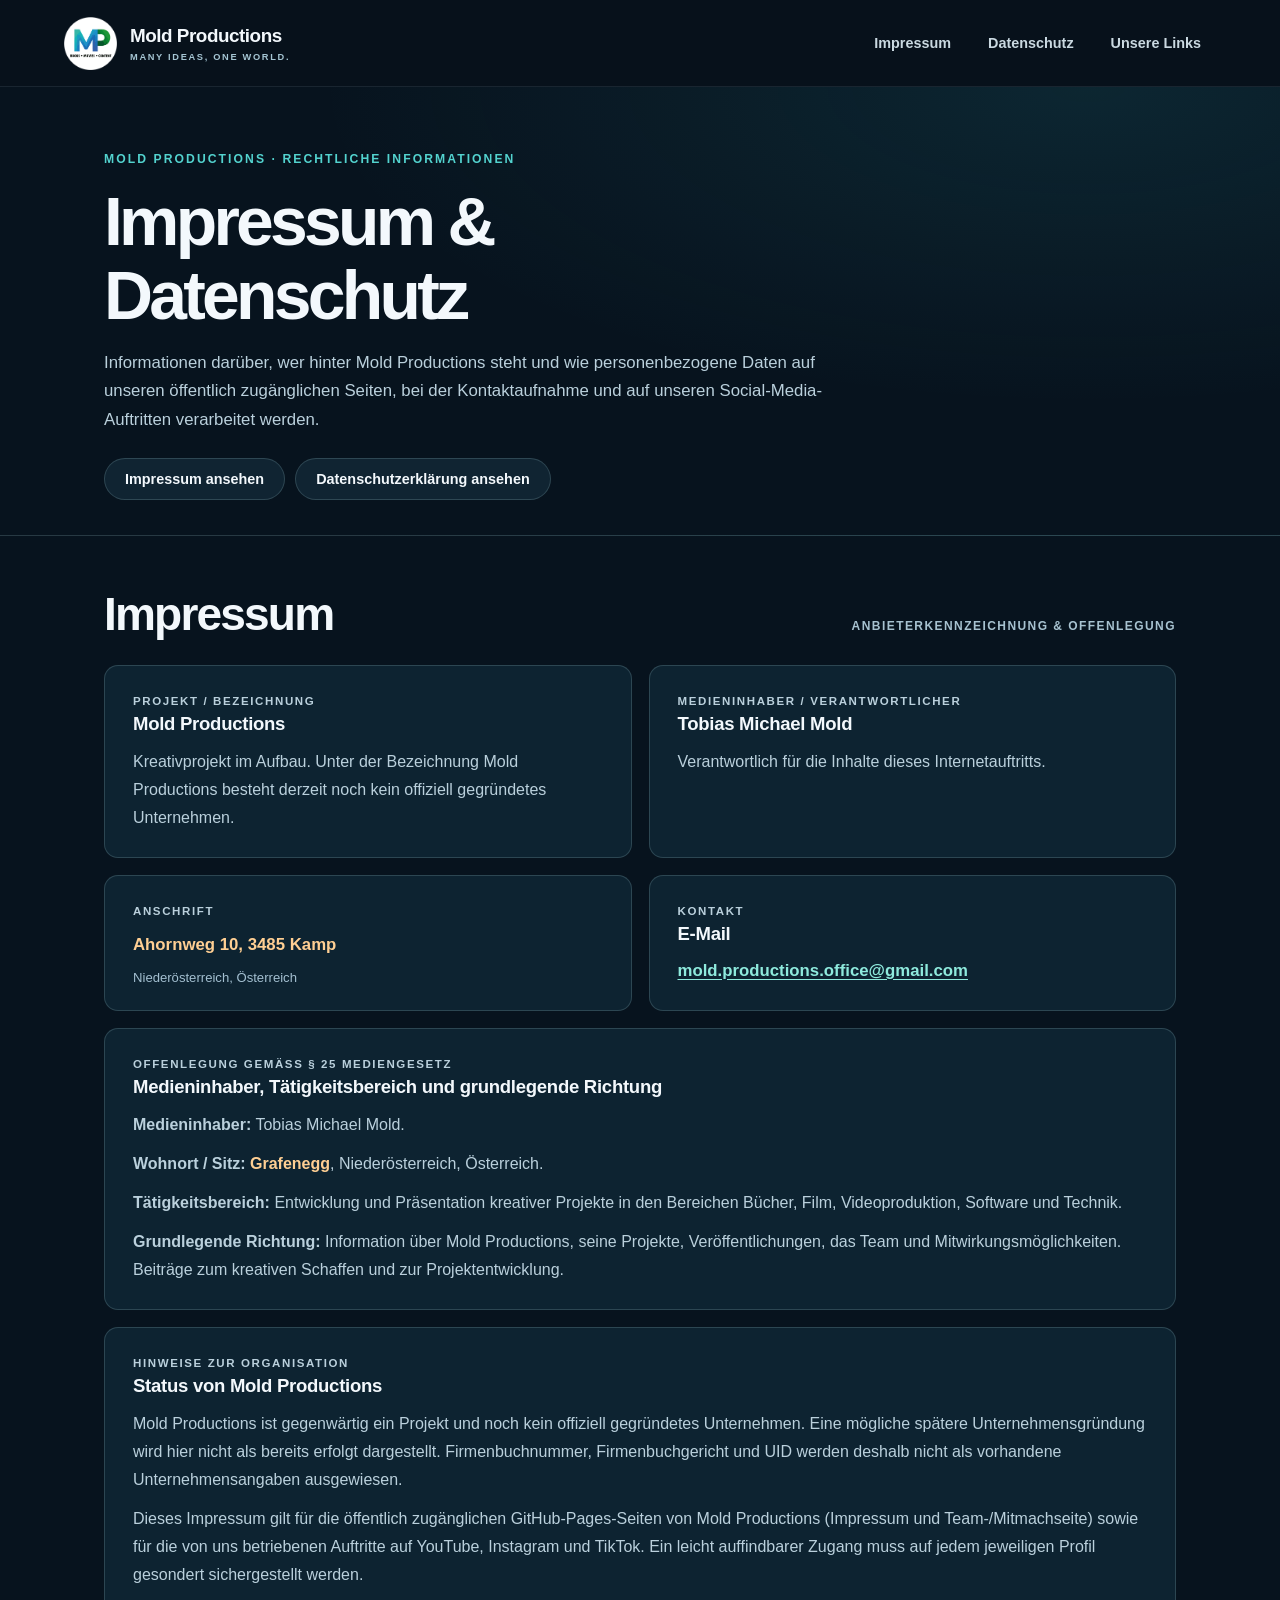
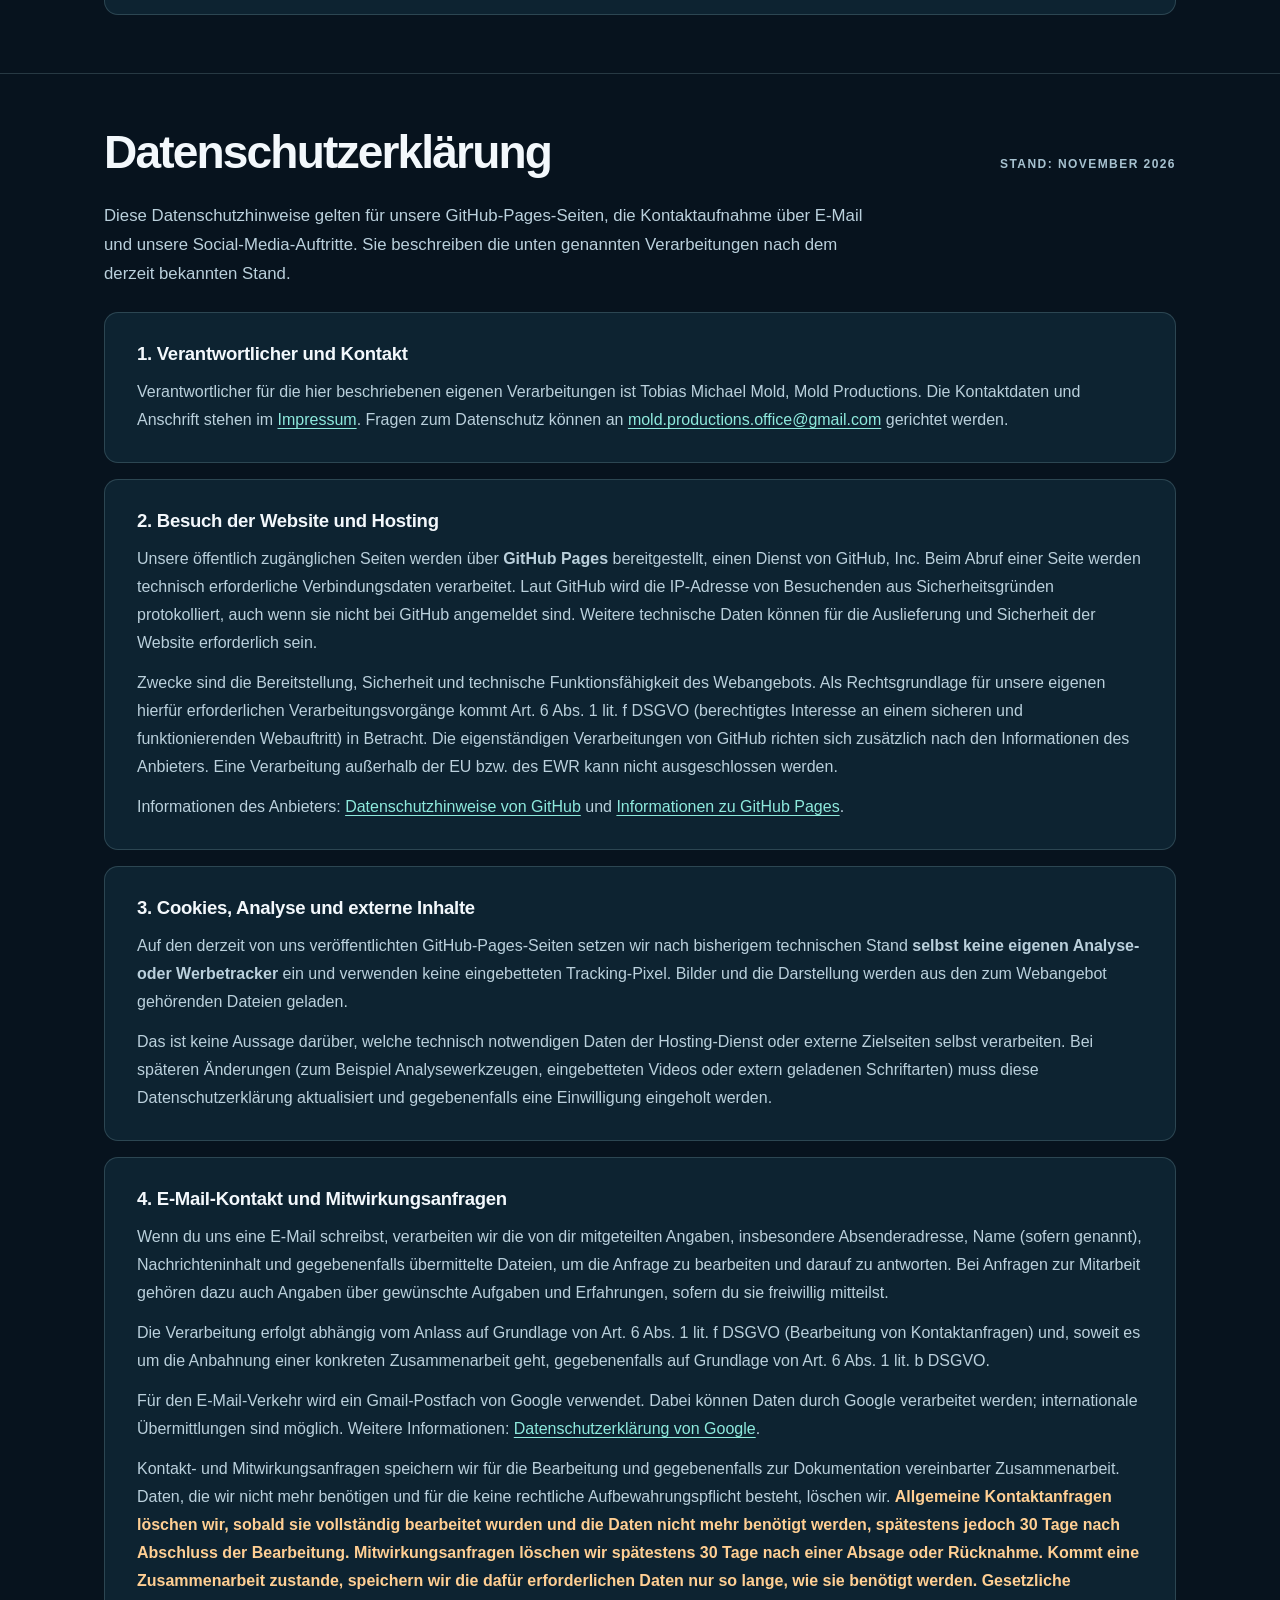
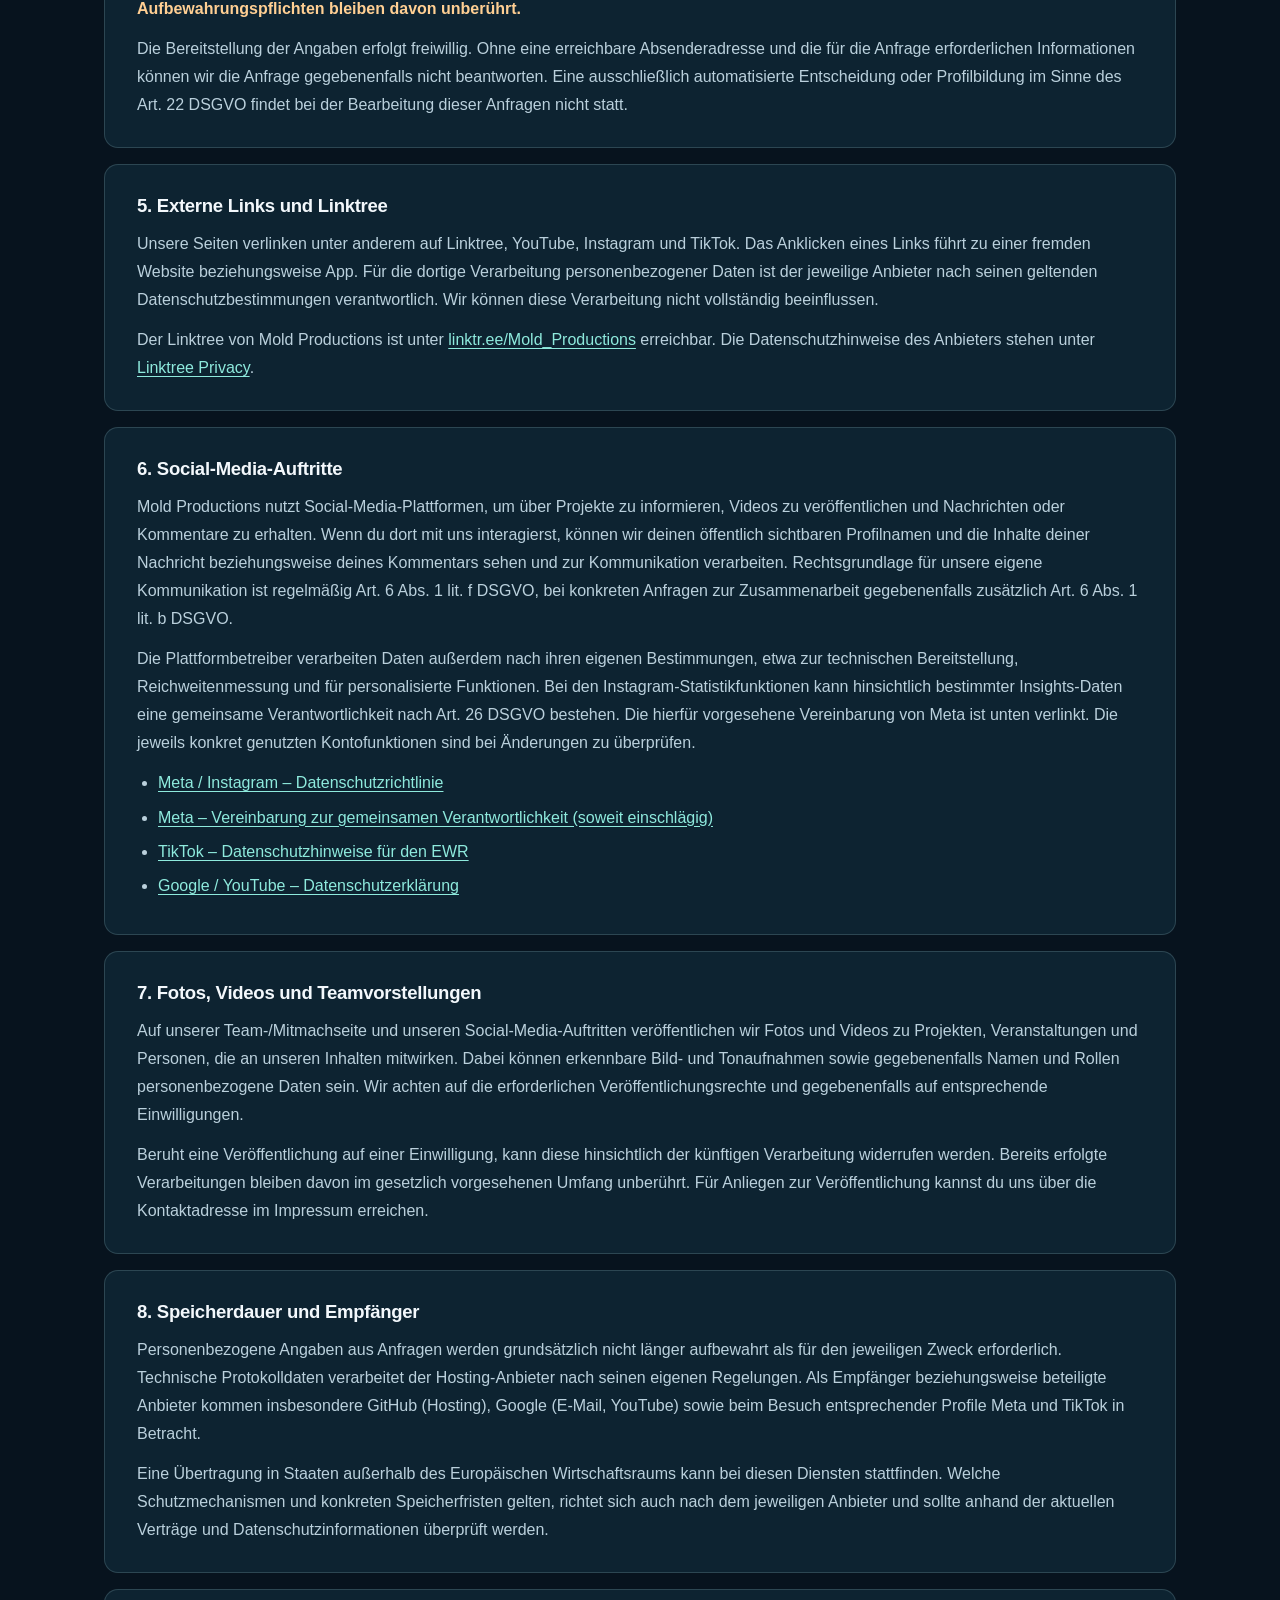
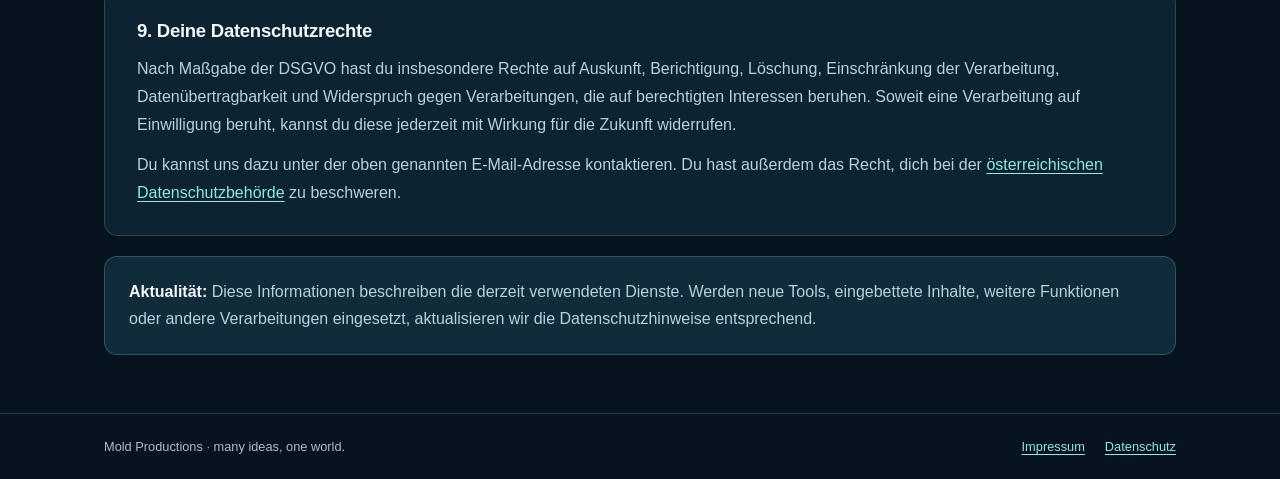
==== commit f74005f1: "Bessere neue Impressumsseite" ====
--- a/index.html
+++ b/index.html
@@ -1,120 +1,244 @@
-<!DOCTYPE html>
-<html lang="de">
+<!doctype html>
+<!--
+MOLD PRODUCTIONS – IMPRESSUM & DATENSCHUTZ
+
+ANLEITUNG FÜR VISUAL STUDIO CODE
+1. Strg+F und nach "HIER EINTRAGEN" suchen: fehlende individuelle Daten ergänzen.
+2. Strg+F und nach "HIER PRÜFEN" suchen: tatsächliche Abläufe / rechtliche Annahmen bestätigen.
+3. WICHTIG: Vor Veröffentlichung sämtliche eckigen Klammern und gelben Platzhalter entfernen.
+4. Keine echten privaten Adressdaten an ChatGPT schicken. Nur lokal in VS Code eintragen.
+5. Keine fiktiven Firmenbuch-, UID- oder Unternehmensangaben ergänzen.
+6. Diese Vorlage ist KEINE anwaltliche Prüfung; Pflichtangaben richten sich nach tatsächlicher Tätigkeit.
+-->
+<html lang="de-AT">
 <head>
-    <meta charset="UTF-8">
-    <meta name="viewport" content="width=device-width, initial-scale=1.0">
-    <meta name="description" content="Impressum – Mold Productions">
-    <meta name="theme-color" content="#0b0f0c">
-
-    <title>Impressum | Mold Productions</title>
-
-    <!-- Kein Favicon / kein Logo im Browser-Tab -->
-
-    <link rel="preconnect" href="https://fonts.googleapis.com">
-    <link rel="preconnect" href="https://fonts.gstatic.com" crossorigin>
-    <link href="https://fonts.googleapis.com/css2?family=Inter:wght@400;500;600;700;800&family=Space+Grotesk:wght@500;600;700&display=swap" rel="stylesheet">
-
-    <link rel="stylesheet" href="style.css">
+  <meta charset="utf-8">
+  <meta name="viewport" content="width=device-width, initial-scale=1">
+  <meta name="color-scheme" content="dark">
+  <meta name="theme-color" content="#07131e">
+  <meta name="description" content="Impressum, Offenlegung und Datenschutzhinweise von Mold Productions.">
+  <title>Impressum & Datenschutz | Mold Productions</title>
+  <link rel="icon" type="image/png" href="bewerbung-assets/images/logo-original.png">
+  <style>
+    :root{color-scheme:dark;--bg:#07131e;--panel:#0d2331;--panel2:#102a38;--text:#f3f8fc;--muted:#bad0dc;--line:rgba(181,224,231,.18);--cyan:#53d3cf;--blue:#2eb7db;--max:1120px}
+    *{box-sizing:border-box}
+    html{scroll-behavior:smooth;scroll-padding-top:98px}
+    body{margin:0;background:var(--bg);color:var(--text);font-family:Inter,"Segoe UI",Arial,sans-serif;-webkit-font-smoothing:antialiased}
+    a{color:inherit;text-decoration:none}
+    a:focus-visible{outline:3px solid #74ede0;outline-offset:4px;border-radius:3px}
+    header{background:#07111b;border-bottom:1px solid rgba(210,243,246,.09)}
+    .head-inner{max-width:1200px;margin:auto;min-height:86px;padding:12px 24px;display:flex;justify-content:space-between;align-items:center;gap:25px}
+    .brand{display:flex;align-items:center;gap:13px;min-width:0}
+    .brand img{height:53px;width:53px;object-fit:contain;flex:none}
+    .brand-copy{display:grid;gap:5px}.brand-copy strong{font-size:1.18rem;letter-spacing:-.025em;white-space:nowrap}.brand-copy small{font-size:.58rem;letter-spacing:.18em;text-transform:uppercase;font-weight:850;color:#a5c5d3}
+    .main-nav{display:flex;align-items:center;gap:7px;flex-wrap:wrap}
+    .main-nav a{padding:12px 15px;border-radius:10px;font-size:.9rem;font-weight:730;color:#cad9e1;white-space:nowrap}
+    .main-nav a:hover{background:#1b2936;color:#fff}
+    main{min-height:75vh}
+    .container{max-width:var(--max);margin:auto;padding:0 24px}
+    .intro{padding:62px 0 35px;border-bottom:1px solid var(--line);background:radial-gradient(ellipse at 85% 0%,rgba(52,177,190,.12),transparent 50%)}
+    .eyebrow{margin:0 0 15px;text-transform:uppercase;letter-spacing:.17em;color:var(--cyan);font-size:.76rem;font-weight:850}
+    h1{font-size:clamp(2.8rem,5.3vw,4.9rem);line-height:1.08;letter-spacing:-.055em;margin:0 0 17px}
+    .lead{color:var(--muted);font-size:1.05rem;line-height:1.7;max-width:760px;margin:0 0 24px}
+    .tabs{display:flex;gap:10px;flex-wrap:wrap}.tabs a{padding:12px 20px;border:1px solid var(--line);border-radius:100px;font-weight:760;font-size:.9rem;background:#102432}
+    .tabs a:hover{background:#173745;border-color:#5adbd3}
+    section.legal{padding:52px 0 58px;scroll-margin-top:18px}
+    section.legal+section.legal{border-top:1px solid var(--line)}
+    .section-heading{display:flex;align-items:baseline;justify-content:space-between;gap:16px;flex-wrap:wrap;margin-bottom:24px}
+    h2{font-size:clamp(2rem,3.6vw,2.95rem);margin:0;letter-spacing:-.04em;line-height:1.13}
+    h3{font-size:1.16rem;line-height:1.35;margin:0 0 12px;letter-spacing:-.015em}
+    p{line-height:1.75} .muted{color:var(--muted)}
+    .tag{color:#a7c2d0;font-size:.75rem;letter-spacing:.12em;text-transform:uppercase;font-weight:800}
+    .grid{display:grid;grid-template-columns:repeat(2,minmax(0,1fr));gap:17px}
+    .card{background:var(--panel);border:1px solid var(--line);border-radius:14px;padding:25px 28px;min-width:0}
+    .card.wide{grid-column:1/-1}.card h3{color:#f3f8fc}.card p{margin:0;color:var(--muted)}
+    .card p+p{margin-top:11px}
+    .kicker{color:var(--cyan);font-size:.72rem;letter-spacing:.14em;text-transform:uppercase;font-weight:850;margin:0 0 11px}
+    .value{font-size:1.05rem;line-height:1.5;color:#f3f8fc!important;font-weight:650;overflow-wrap:anywhere}
+    .label{color:#a3bfd0;font-size:.82rem;display:block;margin-top:13px}
+    .placeholder{color:#ffcf93!important;font-weight:750}
+    .legal-list{margin:10px 0 0;padding-left:21px;color:var(--muted);line-height:1.7}
+    .legal-list li{margin:7px 0}
+    .content-block{background:var(--panel);border:1px solid var(--line);border-radius:14px;padding:28px 32px;margin:16px 0}
+    .content-block p{margin:0 0 12px;color:var(--muted)}.content-block p:last-child{margin-bottom:0}
+    .content-block a,.card a,.footer-inner a{color:#8eeadd;text-decoration:underline;text-underline-offset:3px}
+    .content-block a:hover,.card a:hover,.footer-inner a:hover{color:#c9fff7}
+    .info{background:#102b39;border:1px solid rgba(85,212,211,.28);padding:21px 24px;border-radius:13px;margin-top:20px;color:var(--muted);line-height:1.7}
+    .info strong{color:#f3f8fc}
+    footer{border-top:1px solid var(--line);padding:25px 0;color:#a9c0cd;font-size:.8rem}
+    .footer-inner{display:flex;gap:15px;justify-content:space-between;align-items:center;flex-wrap:wrap}
+    .foot-links{display:flex;gap:20px;flex-wrap:wrap}
+    @media(max-width:760px){.head-inner{padding:15px 18px;align-items:flex-start;flex-direction:column;gap:15px}.brand img{height:42px;width:42px}.brand-copy strong{font-size:1rem}.main-nav{gap:4px}.main-nav a{font-size:.84rem;padding:10px 12px}.main-nav .nav-primary{padding:11px 14px}.container{padding:0 18px}.intro{padding:40px 0 28px}.grid{grid-template-columns:1fr}.card.wide{grid-column:auto}.card{padding:22px 21px}.content-block{padding:23px 21px}.legal{padding:38px 0!important}}
+    @media(prefers-reduced-motion:reduce){html{scroll-behavior:auto}}
+  </style>
 </head>
-
 <body>
-    <div class="noise"></div>
-
-    <header class="header">
-        <!-- Logo oben entfernt -->
-        <div class="header-title">
-            <span>MP / OFFICIAL</span>
-            <strong>IMPRESSUM</strong>
-        </div>
-    </header>
-
-    <main>
-        <section class="intro">
-            <div class="eyebrow">RECHTLICHE INFORMATIONEN</div>
-            <h1>Impressum<span>.</span></h1>
-            <p>Angaben gemäß den in Österreich geltenden gesetzlichen Informations- und Offenlegungspflichten.</p>
-        </section>
-
-        <section class="main-card">
-            <div class="card-top">
-                <div>
-                    <span class="label">MEDIENINHABER / DIENSTEANBIETER</span>
-                    <h2>Mold Productions</h2>
-                </div>
-                <span class="badge">AT / NIEDERÖSTERREICH</span>
-            </div>
-
-            <div class="contact-grid">
-                <article class="contact-card">
-                    <span class="number">01</span>
-                    <span class="label">INHABER / VERTRETUNGSBEFUGT</span>
-                    <h3>Tobias Michael Mold</h3>
-                </article>
-
-                <article class="contact-card">
-                    <span class="number">02</span>
-                    <span class="label">ANSCHRIFT</span>
-                    <h3>Ahornweg 10<br>3485 Kamp<br>Niederösterreich, Österreich</h3>
-                </article>
-
-                <article class="contact-card">
-                    <span class="number">03</span>
-                    <span class="label">E-MAIL</span>
-                    <a href="mailto:mold.productions.office@gmail.com">mold.productions.office@gmail.com</a>
-                </article>
-
-                <article class="contact-card">
-                    <span class="number">04</span>
-                    <span class="label">TELEFON</span>
-                    <a href="tel:+43273520252">(02735) 2 02 52 <b>FESTNETZ</b></a>
-                </article>
-            </div>
-
-            <div class="details">
-                <div class="detail-row">
-                    <span>Unternehmensabteilungen</span>
-                    <strong>Books • Movies • Content & Tech</strong>
-                </div>
-
-                <div class="detail-row">
-                    <span>Rechtsform</span>
-                    <strong>Zukünftiges Einzelunternehmen (Ab 2028)</strong>
-                </div>
-
-                <div class="detail-row">
-                    <span>Firmenbuchnummer</span>
-                    <strong>Ab 2028 verfügbar</strong>
-                </div>
-
-                <div class="detail-row">
-                    <span>Firmenbuchgericht</span>
-                    <strong>Ab 2028 verfügbar</strong>
-                </div>
-
-                <div class="detail-row">
-                    <span>UID-Nummer</span>
-                    <strong>Ab 2028 verfügbar</strong>
-                </div>
-            </div>
-
-            <div class="media-disclosure">
-                <span class="label">OFFENLEGUNG GEMÄSS § 25 MEDIENGESETZ</span>
-                <p>
-                    <strong>Medieninhaber:</strong> Tobias Michael Mold<br>
-                    <strong>Sitz:</strong> Kamp, Niederösterreich<br>
-                    <strong>Unternehmensabteilungen:</strong> Books • Movies • Content & Tech
-                </p>
-            </div>
-        </section>
-    </main>
-
-    <footer>
-        <img src="assets/MP_Logo_Weiss.jpeg" alt="" aria-hidden="true">
-        <span>MOLD PRODUCTIONS</span>
-        <span>BOOKS • MOVIES • CONTENT</span>
-        <span>© <span id="year"></span></span>
-    </footer>
-
-    <script src="script.js"></script>
+  <header>
+    <div class="head-inner">
+      <div class="brand" aria-label="Mold Productions">
+        <img src="bewerbung-assets/images/logo-original.png" alt="Logo von Mold Productions" width="53" height="53">
+        <span class="brand-copy"><strong>Mold Productions</strong><small>many ideas, one world.</small></span>
+      </div>
+      <nav class="main-nav" aria-label="Navigation">
+        <a href="#impressum">Impressum</a>
+        <a href="#datenschutz">Datenschutz</a>
+        <a href="https://linktr.ee/Mold_Productions" rel="noopener noreferrer" target="_blank">Unsere Links</a>
+      </nav>
+    </div>
+  </header>
+  <main>
+    <div class="intro">
+      <div class="container">
+        <p class="eyebrow">Mold Productions · Rechtliche Informationen</p>
+        <h1>Impressum &amp;<br>Datenschutz</h1>
+        <p class="lead">Informationen darüber, wer hinter Mold Productions steht und wie personenbezogene Daten auf unseren öffentlich zugänglichen Seiten, bei der Kontaktaufnahme und auf unseren Social-Media-Auftritten verarbeitet werden.</p>
+        <div class="tabs" aria-label="Direkt zu den rechtlichen Informationen">
+          <a href="#impressum">Impressum ansehen</a>
+          <a href="#datenschutz">Datenschutzerklärung ansehen</a>
+        </div>
+      </div>
+    </div>
+
+    <section class="legal" id="impressum" aria-labelledby="impressum-title">
+      <div class="container">
+        <div class="section-heading">
+          <h2 id="impressum-title">Impressum</h2>
+          <span class="tag">Anbieterkennzeichnung &amp; Offenlegung</span>
+        </div>
+        <div class="grid">
+          <div class="card">
+            <p class="kicker">Projekt / Bezeichnung</p>
+            <h3>Mold Productions</h3>
+            <p>Kreativprojekt im Aufbau. Unter der Bezeichnung Mold Productions besteht derzeit noch kein offiziell gegründetes Unternehmen.</p>
+          </div>
+          <div class="card">
+            <p class="kicker">Medieninhaber / Verantwortlicher</p>
+            <h3>Tobias Michael Mold</h3>
+            <p>Verantwortlich für die Inhalte dieses Internetauftritts.</p>
+          </div>
+          <div class="card">
+            <p class="kicker">Anschrift</p>
+            <!-- HIER EINTRAGEN 1/3: Deine zutreffende, rechtlich erforderliche Post-/Zustellanschrift. Nur lokal in VS Code ergänzen. -->
+            <p class="value placeholder">Ahornweg 10, 3485 Kamp</p>
+            <span class="label">Niederösterreich, Österreich</span>
+          </div>
+          <div class="card">
+            <p class="kicker">Kontakt</p>
+            <h3>E-Mail</h3>
+            <p class="value"><a href="mailto:mold.productions.office@gmail.com">mold.productions.office@gmail.com</a></p>
+            <!-- HIER PRÜFEN 1/4: Ob für deinen konkret ausgeübten Dienst neben E-Mail eine zusätzliche schnelle Kontaktmöglichkeit erforderlich ist.
+                 Die öffentliche Telefonnummer der bisherigen Seite wird aus Datenschutzgründen NICHT automatisch übernommen.
+                 Falls nötig, den folgenden Block mit geeigneten Kontaktdaten verwenden und den Kommentar entfernen. -->
+            <!-- HIER EINTRAGEN (optional/nach rechtlicher Prüfung):
+            <p class="label">Weitere Kontaktmöglichkeit</p>
+            <p class="value placeholder">[HIER EINTRAGEN: erreichbare Kontaktdaten]</p>
+            -->
+          </div>
+          <div class="card wide">
+            <p class="kicker">Offenlegung gemäß § 25 Mediengesetz</p>
+            <h3>Medieninhaber, Tätigkeitsbereich und grundlegende Richtung</h3>
+            <p><strong>Medieninhaber:</strong> Tobias Michael Mold.</p>
+            <!-- HIER EINTRAGEN 2/3: Tatsächliche Gemeinde/Wohnort oder Sitz für die Offenlegung. -->
+            <p><strong>Wohnort / Sitz:</strong> <span class="placeholder">Grafenegg</span>, Niederösterreich, Österreich.</p>
+            <p><strong>Tätigkeitsbereich:</strong> Entwicklung und Präsentation kreativer Projekte in den Bereichen Bücher, Film, Videoproduktion, Software und Technik.</p>
+            <p><strong>Grundlegende Richtung:</strong> Information über Mold Productions, seine Projekte, Veröffentlichungen, das Team und Mitwirkungsmöglichkeiten. Beiträge zum kreativen Schaffen und zur Projektentwicklung.</p>
+          </div>
+          <div class="card wide">
+            <p class="kicker">Hinweise zur Organisation</p>
+            <h3>Status von Mold Productions</h3>
+            <p>Mold Productions ist gegenwärtig ein Projekt und noch kein offiziell gegründetes Unternehmen. Eine mögliche spätere Unternehmensgründung wird hier nicht als bereits erfolgt dargestellt. Firmenbuchnummer, Firmenbuchgericht und UID werden deshalb nicht als vorhandene Unternehmensangaben ausgewiesen.</p>
+            <p>Dieses Impressum gilt für die öffentlich zugänglichen GitHub-Pages-Seiten von Mold Productions (Impressum und Team-/Mitmachseite) sowie für die von uns betriebenen Auftritte auf YouTube, Instagram und TikTok. Ein leicht auffindbarer Zugang muss auf jedem jeweiligen Profil gesondert sichergestellt werden.</p>
+          </div>
+        </div>
+      </div>
+    </section>
+
+    <section class="legal" id="datenschutz" aria-labelledby="datenschutz-title">
+      <div class="container">
+        <div class="section-heading">
+          <h2 id="datenschutz-title">Datenschutzerklärung</h2>
+          <span class="tag">Stand: November 2026</span>
+        </div>
+        <p class="lead">Diese Datenschutzhinweise gelten für unsere GitHub-Pages-Seiten, die Kontaktaufnahme über E-Mail und unsere Social-Media-Auftritte. Sie beschreiben die unten genannten Verarbeitungen nach dem derzeit bekannten Stand.</p>
+
+        <article class="content-block">
+          <h3>1. Verantwortlicher und Kontakt</h3>
+          <p>Verantwortlicher für die hier beschriebenen eigenen Verarbeitungen ist Tobias Michael Mold, Mold Productions. Die Kontaktdaten und Anschrift stehen im <a href="#impressum">Impressum</a>. Fragen zum Datenschutz können an <a href="mailto:mold.productions.office@gmail.com">mold.productions.office@gmail.com</a> gerichtet werden.</p>
+        </article>
+
+        <article class="content-block">
+          <h3>2. Besuch der Website und Hosting</h3>
+          <p>Unsere öffentlich zugänglichen Seiten werden über <strong>GitHub Pages</strong> bereitgestellt, einen Dienst von GitHub, Inc. Beim Abruf einer Seite werden technisch erforderliche Verbindungsdaten verarbeitet. Laut GitHub wird die IP-Adresse von Besuchenden aus Sicherheitsgründen protokolliert, auch wenn sie nicht bei GitHub angemeldet sind. Weitere technische Daten können für die Auslieferung und Sicherheit der Website erforderlich sein.</p>
+          <p>Zwecke sind die Bereitstellung, Sicherheit und technische Funktionsfähigkeit des Webangebots. Als Rechtsgrundlage für unsere eigenen hierfür erforderlichen Verarbeitungsvorgänge kommt Art. 6 Abs. 1 lit. f DSGVO (berechtigtes Interesse an einem sicheren und funktionierenden Webauftritt) in Betracht. Die eigenständigen Verarbeitungen von GitHub richten sich zusätzlich nach den Informationen des Anbieters. Eine Verarbeitung außerhalb der EU bzw. des EWR kann nicht ausgeschlossen werden.</p>
+          <p>Informationen des Anbieters: <a href="https://docs.github.com/de/site-policy/privacy-policies/github-general-privacy-statement" target="_blank" rel="noopener noreferrer">Datenschutzhinweise von GitHub</a> und <a href="https://docs.github.com/de/pages/getting-started-with-github-pages/what-is-github-pages" target="_blank" rel="noopener noreferrer">Informationen zu GitHub Pages</a>.</p>
+        </article>
+
+        <article class="content-block">
+          <h3>3. Cookies, Analyse und externe Inhalte</h3>
+          <!-- HIER PRÜFEN 2/4: Trifft dies auf die tatsächlich veröffentlichte index.html, Bewerbung.html und alle weiteren Seiten zu? -->
+          <p>Auf den derzeit von uns veröffentlichten GitHub-Pages-Seiten setzen wir nach bisherigem technischen Stand <strong>selbst keine eigenen Analyse- oder Werbetracker</strong> ein und verwenden keine eingebetteten Tracking-Pixel. Bilder und die Darstellung werden aus den zum Webangebot gehörenden Dateien geladen.</p>
+          <p>Das ist keine Aussage darüber, welche technisch notwendigen Daten der Hosting-Dienst oder externe Zielseiten selbst verarbeiten. Bei späteren Änderungen (zum Beispiel Analysewerkzeugen, eingebetteten Videos oder extern geladenen Schriftarten) muss diese Datenschutzerklärung aktualisiert und gegebenenfalls eine Einwilligung eingeholt werden.</p>
+        </article>
+
+        <article class="content-block">
+          <h3>4. E-Mail-Kontakt und Mitwirkungsanfragen</h3>
+          <p>Wenn du uns eine E-Mail schreibst, verarbeiten wir die von dir mitgeteilten Angaben, insbesondere Absenderadresse, Name (sofern genannt), Nachrichteninhalt und gegebenenfalls übermittelte Dateien, um die Anfrage zu bearbeiten und darauf zu antworten. Bei Anfragen zur Mitarbeit gehören dazu auch Angaben über gewünschte Aufgaben und Erfahrungen, sofern du sie freiwillig mitteilst.</p>
+          <p>Die Verarbeitung erfolgt abhängig vom Anlass auf Grundlage von Art. 6 Abs. 1 lit. f DSGVO (Bearbeitung von Kontaktanfragen) und, soweit es um die Anbahnung einer konkreten Zusammenarbeit geht, gegebenenfalls auf Grundlage von Art. 6 Abs. 1 lit. b DSGVO.</p>
+          <p>Für den E-Mail-Verkehr wird ein Gmail-Postfach von Google verwendet. Dabei können Daten durch Google verarbeitet werden; internationale Übermittlungen sind möglich. Weitere Informationen: <a href="https://policies.google.com/privacy?hl=de" target="_blank" rel="noopener noreferrer">Datenschutzerklärung von Google</a>.</p>
+          <!-- HIER EINTRAGEN 3/3: Wirklich angewendete Löschfristen und Ablauf für Anfragen und Mitwirkungsanfragen festlegen und hier konkret angeben. -->
+          <p>Kontakt- und Mitwirkungsanfragen speichern wir für die Bearbeitung und gegebenenfalls zur Dokumentation vereinbarter Zusammenarbeit. Daten, die wir nicht mehr benötigen und für die keine rechtliche Aufbewahrungspflicht besteht, löschen wir. <span class="placeholder">Allgemeine Kontaktanfragen löschen wir, sobald sie vollständig bearbeitet wurden und die Daten nicht mehr benötigt werden, spätestens jedoch 30 Tage nach Abschluss der Bearbeitung. Mitwirkungsanfragen löschen wir spätestens 30 Tage nach einer Absage oder Rücknahme. Kommt eine Zusammenarbeit zustande, speichern wir die dafür erforderlichen Daten nur so lange, wie sie benötigt werden. Gesetzliche Aufbewahrungspflichten bleiben davon unberührt.</span></p>
+          <p>Die Bereitstellung der Angaben erfolgt freiwillig. Ohne eine erreichbare Absenderadresse und die für die Anfrage erforderlichen Informationen können wir die Anfrage gegebenenfalls nicht beantworten. Eine ausschließlich automatisierte Entscheidung oder Profilbildung im Sinne des Art. 22 DSGVO findet bei der Bearbeitung dieser Anfragen nicht statt.</p>
+        </article>
+
+        <article class="content-block">
+          <h3>5. Externe Links und Linktree</h3>
+          <p>Unsere Seiten verlinken unter anderem auf Linktree, YouTube, Instagram und TikTok. Das Anklicken eines Links führt zu einer fremden Website beziehungsweise App. Für die dortige Verarbeitung personenbezogener Daten ist der jeweilige Anbieter nach seinen geltenden Datenschutzbestimmungen verantwortlich. Wir können diese Verarbeitung nicht vollständig beeinflussen.</p>
+          <p>Der Linktree von Mold Productions ist unter <a href="https://linktr.ee/Mold_Productions" target="_blank" rel="noopener noreferrer">linktr.ee/Mold_Productions</a> erreichbar. Die Datenschutzhinweise des Anbieters stehen unter <a href="https://linktr.ee/s/privacy" target="_blank" rel="noopener noreferrer">Linktree Privacy</a>.</p>
+        </article>
+
+        <article class="content-block">
+          <h3>6. Social-Media-Auftritte</h3>
+          <p>Mold Productions nutzt Social-Media-Plattformen, um über Projekte zu informieren, Videos zu veröffentlichen und Nachrichten oder Kommentare zu erhalten. Wenn du dort mit uns interagierst, können wir deinen öffentlich sichtbaren Profilnamen und die Inhalte deiner Nachricht beziehungsweise deines Kommentars sehen und zur Kommunikation verarbeiten. Rechtsgrundlage für unsere eigene Kommunikation ist regelmäßig Art. 6 Abs. 1 lit. f DSGVO, bei konkreten Anfragen zur Zusammenarbeit gegebenenfalls zusätzlich Art. 6 Abs. 1 lit. b DSGVO.</p>
+          <!-- HIER PRÜFEN 3/4: Tatsächlich verwendete Statistikfunktionen / professionelle Konten bei Instagram, TikTok und YouTube. -->
+          <p>Die Plattformbetreiber verarbeiten Daten außerdem nach ihren eigenen Bestimmungen, etwa zur technischen Bereitstellung, Reichweitenmessung und für personalisierte Funktionen. Bei den Instagram-Statistikfunktionen kann hinsichtlich bestimmter Insights-Daten eine gemeinsame Verantwortlichkeit nach Art. 26 DSGVO bestehen. Die hierfür vorgesehene Vereinbarung von Meta ist unten verlinkt. Die jeweils konkret genutzten Kontofunktionen sind bei Änderungen zu überprüfen.</p>
+          <ul class="legal-list">
+            <li><a href="https://privacycenter.instagram.com/policy/" target="_blank" rel="noopener noreferrer">Meta / Instagram – Datenschutzrichtlinie</a></li>
+            <li><a href="https://www.facebook.com/legal/terms/page_controller_addendum" target="_blank" rel="noopener noreferrer">Meta – Vereinbarung zur gemeinsamen Verantwortlichkeit (soweit einschlägig)</a></li>
+            <li><a href="https://www.tiktok.com/legal/page/eea/privacy-policy/de" target="_blank" rel="noopener noreferrer">TikTok – Datenschutzhinweise für den EWR</a></li>
+            <li><a href="https://policies.google.com/privacy?hl=de" target="_blank" rel="noopener noreferrer">Google / YouTube – Datenschutzerklärung</a></li>
+          </ul>
+        </article>
+
+        <article class="content-block">
+          <h3>7. Fotos, Videos und Teamvorstellungen</h3>
+          <p>Auf unserer Team-/Mitmachseite und unseren Social-Media-Auftritten veröffentlichen wir Fotos und Videos zu Projekten, Veranstaltungen und Personen, die an unseren Inhalten mitwirken. Dabei können erkennbare Bild- und Tonaufnahmen sowie gegebenenfalls Namen und Rollen personenbezogene Daten sein. Wir achten auf die erforderlichen Veröffentlichungsrechte und gegebenenfalls auf entsprechende Einwilligungen.</p>
+          <p>Beruht eine Veröffentlichung auf einer Einwilligung, kann diese hinsichtlich der künftigen Verarbeitung widerrufen werden. Bereits erfolgte Verarbeitungen bleiben davon im gesetzlich vorgesehenen Umfang unberührt. Für Anliegen zur Veröffentlichung kannst du uns über die Kontaktadresse im Impressum erreichen.</p>
+        </article>
+
+        <article class="content-block">
+          <h3>8. Speicherdauer und Empfänger</h3>
+          <p>Personenbezogene Angaben aus Anfragen werden grundsätzlich nicht länger aufbewahrt als für den jeweiligen Zweck erforderlich. Technische Protokolldaten verarbeitet der Hosting-Anbieter nach seinen eigenen Regelungen. Als Empfänger beziehungsweise beteiligte Anbieter kommen insbesondere GitHub (Hosting), Google (E-Mail, YouTube) sowie beim Besuch entsprechender Profile Meta und TikTok in Betracht.</p>
+          <p>Eine Übertragung in Staaten außerhalb des Europäischen Wirtschaftsraums kann bei diesen Diensten stattfinden. Welche Schutzmechanismen und konkreten Speicherfristen gelten, richtet sich auch nach dem jeweiligen Anbieter und sollte anhand der aktuellen Verträge und Datenschutzinformationen überprüft werden.</p>
+        </article>
+
+        <article class="content-block">
+          <h3>9. Deine Datenschutzrechte</h3>
+          <p>Nach Maßgabe der DSGVO hast du insbesondere Rechte auf Auskunft, Berichtigung, Löschung, Einschränkung der Verarbeitung, Datenübertragbarkeit und Widerspruch gegen Verarbeitungen, die auf berechtigten Interessen beruhen. Soweit eine Verarbeitung auf Einwilligung beruht, kannst du diese jederzeit mit Wirkung für die Zukunft widerrufen.</p>
+          <p>Du kannst uns dazu unter der oben genannten E-Mail-Adresse kontaktieren. Du hast außerdem das Recht, dich bei der <a href="https://www.dsb.gv.at/" target="_blank" rel="noopener noreferrer">österreichischen Datenschutzbehörde</a> zu beschweren.</p>
+        </article>
+
+        <!-- HIER PRÜFEN 4/4: Ob neue Dienste, Analysefunktionen, Einbettungen, Newsletter oder andere Verarbeitungsvorgänge hinzugekommen sind. -->
+        <div class="info">
+          <strong>Aktualität:</strong> Diese Informationen beschreiben die derzeit verwendeten Dienste. Werden neue Tools, eingebettete Inhalte, weitere Funktionen oder andere Verarbeitungen eingesetzt, aktualisieren wir die Datenschutzhinweise entsprechend.
+        </div>
+      </div>
+    </section>
+  </main>
+  <footer>
+    <div class="container footer-inner">
+      <span>Mold Productions · many ideas, one world.</span>
+      <div class="foot-links"><a href="#impressum">Impressum</a><a href="#datenschutz">Datenschutz</a></div>
+    </div>
+  </footer>
 </body>
 </html>
